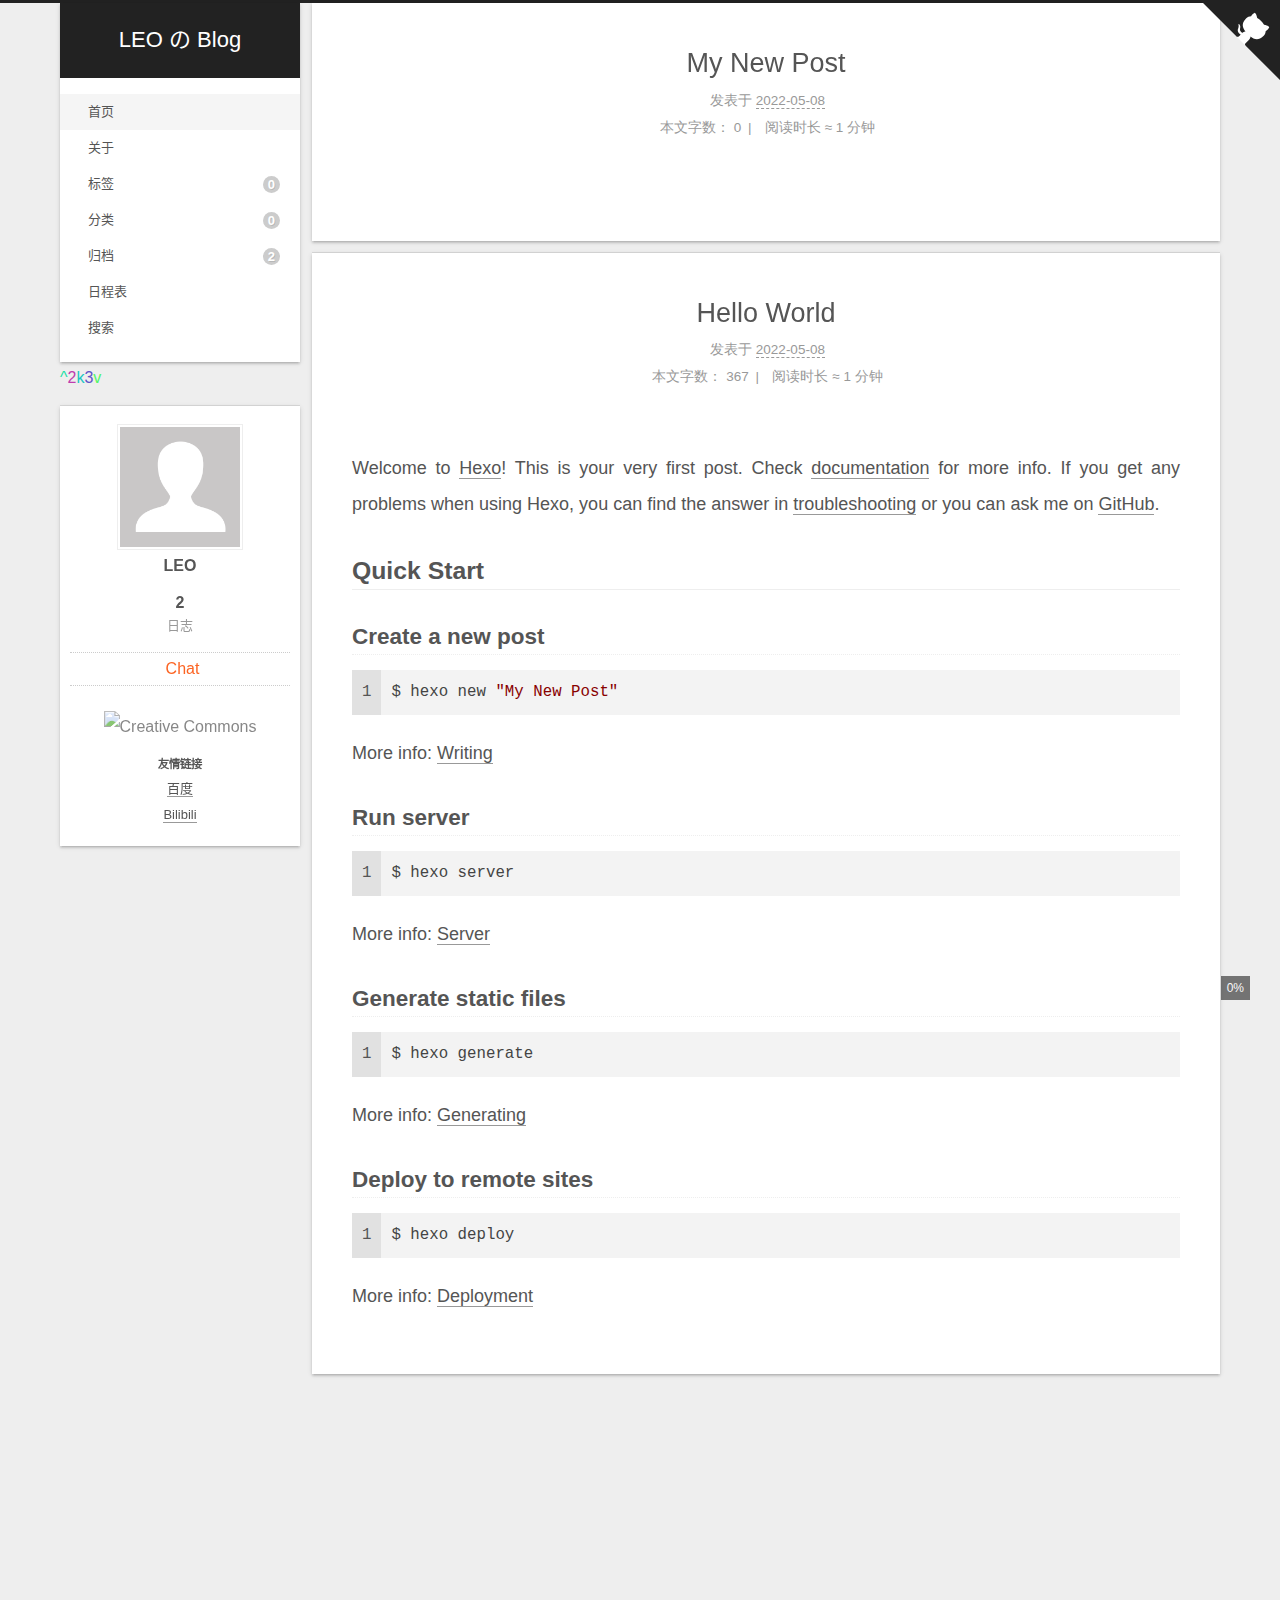
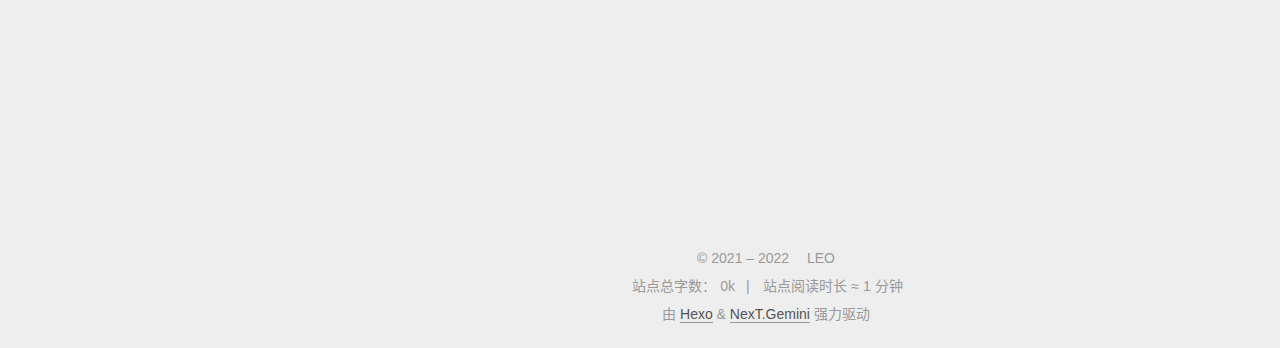
==== index.html @ e1cf83fe "Site updated: 2022-05-08 19:34:50" ====
<!DOCTYPE html>
<html lang="zh-CN">
<head>
  <meta charset="UTF-8">
<meta name="viewport" content="width=device-width">
<meta name="theme-color" content="#222"><meta name="generator" content="Hexo 6.1.0">

  <div class="weather">
  <!-- 《添加“心知天气”-->
    <div id="tp-weather-widget"></div>
  <script>
    (function(a,h,g,f,e,d,c,b){b=function(){d=h.createElement(g);c=h.getElementsByTagName(g)[0];d.src=e;d.charset="utf-8";d.async=1;c.parentNode.insertBefore(d,c)};a["SeniverseWeatherWidgetObject"]=f;a[f]||(a[f]=function(){(a[f].q=a[f].q||[]).push(arguments)});a[f].l=+new Date();if(a.attachEvent){a.attachEvent("onload",b)}else{a.addEventListener("load",b,false)}}(window,document,"script","SeniverseWeatherWidget","//cdn.sencdn.com/widget2/static/js/bundle.js?t="+parseInt((new Date().getTime() / 100000000).toString(),10)));
    window.SeniverseWeatherWidget('show', {
      flavor: "slim",
      location: "WX4FBXXFKE4F",
      geolocation: true,
      language: "zh-Hans",
      unit: "c",
      theme: "auto",
      token: "efb760e3-5326-4f08-839b-122738249a17",
      hover: "enabled",
      container: "tp-weather-widget"
    })
  </script>
  <!-- 添加“心知天气”》-->
  </div>



  <link rel="apple-touch-icon" sizes="180x180" href="/images/apple-touch-icon-next.png">
  <link rel="icon" type="image/png" sizes="32x32" href="/images/favicon-32x32-next.png">
  <link rel="icon" type="image/png" sizes="16x16" href="/images/favicon-16x16-next.png">
  <link rel="mask-icon" href="/images/logo.svg" color="#222">

<link rel="stylesheet" href="/css/main.css">



<link rel="stylesheet" href="https://cdn.jsdelivr.net/npm/@fortawesome/fontawesome-free@6.1.1/css/all.min.css" integrity="sha256-DfWjNxDkM94fVBWx1H5BMMp0Zq7luBlV8QRcSES7s+0=" crossorigin="anonymous">
  <link rel="stylesheet" href="https://cdn.jsdelivr.net/npm/pace-js@1.2.4/themes/blue/pace-theme-minimal.css">
  <script src="https://cdn.jsdelivr.net/npm/pace-js@1.2.4/pace.min.js" integrity="sha256-gqd7YTjg/BtfqWSwsJOvndl0Bxc8gFImLEkXQT8+qj0=" crossorigin="anonymous"></script>

<script class="next-config" data-name="main" type="application/json">{"hostname":"code888888.github.io","root":"/","images":"/images","scheme":"Gemini","darkmode":false,"version":"8.11.1","exturl":false,"sidebar":{"position":"left","display":"post","padding":18,"offset":12},"copycode":true,"bookmark":{"enable":true,"color":"#222","save":"auto"},"mediumzoom":false,"lazyload":false,"pangu":false,"comments":{"style":"tabs","active":"gitalk","storage":true,"lazyload":false,"nav":{"disqus":{"text":"Load Disqus","order":-1},"gitalk":{"order":-2}},"activeClass":"gitalk"},"stickytabs":false,"motion":{"enable":false,"async":false,"transition":{"post_block":"fadeIn","post_header":"fadeInDown","post_body":"fadeInDown","coll_header":"fadeInLeft","sidebar":"fadeInUp"}},"prism":false,"i18n":{"placeholder":"搜索...","empty":"没有找到任何搜索结果：${query}","hits_time":"找到 ${hits} 个搜索结果（用时 ${time} 毫秒）","hits":"找到 ${hits} 个搜索结果"},"path":"/search.xml","localsearch":{"enable":true,"trigger":"auto","top_n_per_article":-1,"unescape":false,"preload":false}}</script><script src="/js/config.js"></script>

    <meta property="og:type" content="website">
<meta property="og:title" content="LEO の Blog">
<meta property="og:url" content="http://code888888.github.io/index.html">
<meta property="og:site_name" content="LEO の Blog">
<meta property="og:locale" content="zh_CN">
<meta property="article:author" content="LEO">
<meta name="twitter:card" content="summary">


<link rel="canonical" href="http://code888888.github.io/">



<script class="next-config" data-name="page" type="application/json">{"sidebar":"","isHome":true,"isPost":false,"lang":"zh-CN","comments":"","permalink":"","path":"index.html","title":""}</script>

<script class="next-config" data-name="calendar" type="application/json">""</script>
<title>LEO の Blog</title>
  





  <noscript>
    <link rel="stylesheet" href="/css/noscript.css">
  </noscript>
</head>

<body itemscope itemtype="http://schema.org/WebPage">
  <div class="headband"></div>

  <main class="main">
    <header class="header" itemscope itemtype="http://schema.org/WPHeader">
      <div class="header-inner"><div class="site-brand-container">
  <div class="site-nav-toggle">
    <div class="toggle" aria-label="切换导航栏" role="button">
        <span class="toggle-line"></span>
        <span class="toggle-line"></span>
        <span class="toggle-line"></span>
    </div>
  </div>

  <div class="site-meta">

    <a href="/" class="brand" rel="start">
      <i class="logo-line"></i>
      <h1 class="site-title">LEO の Blog</h1>
      <i class="logo-line"></i>
    </a>
  </div>

  <div class="site-nav-right">
    <div class="toggle popup-trigger">
        <i class="fa fa-search fa-fw fa-lg"></i>
    </div>
  </div>
</div>



<nav class="site-nav">
  <ul class="main-menu menu"><li class="menu-item menu-item-home"><a href="/" rel="section"><i class="fa fa-home fa-fw"></i>首页</a></li><li class="menu-item menu-item-about"><a href="/about/" rel="section"><i class="fa fa-user fa-fw"></i>关于</a></li><li class="menu-item menu-item-tags"><a href="/tags/" rel="section"><i class="fa fa-tags fa-fw"></i>标签<span class="badge">0</span></a></li><li class="menu-item menu-item-categories"><a href="/categories/" rel="section"><i class="fa fa-th fa-fw"></i>分类<span class="badge">0</span></a></li><li class="menu-item menu-item-archives"><a href="/archives/" rel="section"><i class="fa fa-archive fa-fw"></i>归档<span class="badge">2</span></a></li><li class="menu-item menu-item-schedule"><a href="/schedule/" rel="section"><i class="fa fa-calendar fa-fw"></i>日程表</a></li>
      <li class="menu-item menu-item-search">
        <a role="button" class="popup-trigger"><i class="fa fa-search fa-fw"></i>搜索
        </a>
      </li>
  </ul>
</nav>



  <div class="search-pop-overlay">
    <div class="popup search-popup"><div class="search-header">
  <span class="search-icon">
    <i class="fa fa-search"></i>
  </span>
  <div class="search-input-container">
    <input autocomplete="off" autocapitalize="off" maxlength="80"
           placeholder="搜索..." spellcheck="false"
           type="search" class="search-input">
  </div>
  <span class="popup-btn-close" role="button">
    <i class="fa fa-times-circle"></i>
  </span>
</div>
<div class="search-result-container no-result">
  <div class="search-result-icon">
    <i class="fa fa-spinner fa-pulse fa-5x"></i>
  </div>
</div>

    </div>
  </div>

</div>
        
  
  <div class="toggle sidebar-toggle" role="button">
    <span class="toggle-line"></span>
    <span class="toggle-line"></span>
    <span class="toggle-line"></span>
  </div>

  <div id="binft"></div>
  <script>
    var binft = function (r) {
      function t() {
        return b[Math.floor(Math.random() * b.length)]
      }  
      function e() {
        return String.fromCharCode(94 * Math.random() + 33)
      }
      function n(r) {
        for (var n = document.createDocumentFragment(), i = 0; r > i; i++) {
          var l = document.createElement("span");
          l.textContent = e(), l.style.color = t(), n.appendChild(l)
        }
        return n
      }
      function i() {
        var t = o[c.skillI];
        c.step ? c.step-- : (c.step = g, c.prefixP < l.length ? (c.prefixP >= 0 && (c.text += l[c.prefixP]), c.prefixP++) : "forward" === c.direction ? c.skillP < t.length ? (c.text += t[c.skillP], c.skillP++) : c.delay ? c.delay-- : (c.direction = "backward", c.delay = a) : c.skillP > 0 ? (c.text = c.text.slice(0, -1), c.skillP--) : (c.skillI = (c.skillI + 1) % o.length, c.direction = "forward")), r.textContent = c.text, r.appendChild(n(c.prefixP < l.length ? Math.min(s, s + c.prefixP) : Math.min(s, t.length - c.skillP))), setTimeout(i, d)
      }
      var l = "",
      o = ["青青陵上柏，磊磊涧中石。", "人生天地间，忽如远行客。","斗酒相娱乐，聊厚不为薄。", "驱车策驽马，游戏宛与洛。","洛中何郁郁，冠带自相索。","长衢罗夹巷，王侯多第宅。","两宫遥相望，双阙百余尺。","极宴娱心意，戚戚何所迫？"].map(function (r) {
      return r + ""
      }),
      a = 2,
      g = 1,
      s = 5,
      d = 75,
      b = ["rgb(110,64,170)", "rgb(150,61,179)", "rgb(191,60,175)", "rgb(228,65,157)", "rgb(254,75,131)", "rgb(255,94,99)", "rgb(255,120,71)", "rgb(251,150,51)", "rgb(226,183,47)", "rgb(198,214,60)", "rgb(175,240,91)", "rgb(127,246,88)", "rgb(82,246,103)", "rgb(48,239,130)", "rgb(29,223,163)", "rgb(26,199,194)", "rgb(35,171,216)", "rgb(54,140,225)", "rgb(76,110,219)", "rgb(96,84,200)"],
      c = {
        text: "",
        prefixP: -s,
        skillI: 0,
        skillP: 0,
        direction: "forward",
        delay: a,
        step: g
      };
      i()
      };
      binft(document.getElementById('binft'));
  </script>


  <aside class="sidebar">

    <div class="sidebar-inner sidebar-overview-active">
      <ul class="sidebar-nav">
        <li class="sidebar-nav-toc">
          文章目录
        </li>
        <li class="sidebar-nav-overview">
          站点概览
        </li>
      </ul>

      <div class="sidebar-panel-container">
        <!--noindex-->
        <div class="post-toc-wrap sidebar-panel">
        </div>
        <!--/noindex-->

        <div class="site-overview-wrap sidebar-panel">
          <div class="site-author site-overview-item animated" itemprop="author" itemscope itemtype="http://schema.org/Person">
    <img class="site-author-image" itemprop="image" alt="LEO"
      src="/images/avatar.gif">
  <p class="site-author-name" itemprop="name">LEO</p>
  <div class="site-description" itemprop="description"></div>
</div>
<div class="site-state-wrap site-overview-item animated">
  <nav class="site-state">
      <div class="site-state-item site-state-posts">
        <a href="/archives/">
          <span class="site-state-item-count">2</span>
          <span class="site-state-item-name">日志</span>
        </a>
      </div>
  </nav>
</div>
  <div class="sidebar-button site-overview-item animated">
    <button><i class="fa fa-comment"></i>
      Chat
    </button>
  </div>
  <div class="links-of-author site-overview-item animated">
      <span class="links-of-author-item">
        <a href="https://github.com/yourname" title="GitHub → https:&#x2F;&#x2F;github.com&#x2F;yourname" rel="noopener" target="_blank"><i class="fab fa-github fa-fw"></i></a>
      </span>
      <span class="links-of-author-item">
        <a href="mailto:yourname@gmail.com" title="E-Mail → mailto:yourname@gmail.com" rel="noopener" target="_blank"><i class="fa fa-envelope fa-fw"></i></a>
      </span>
      <span class="links-of-author-item">
        <a href="https://weibo.com/yourname" title="Weibo → https:&#x2F;&#x2F;weibo.com&#x2F;yourname" rel="noopener" target="_blank"><i class="fab fa-weibo fa-fw"></i></a>
      </span>
      <span class="links-of-author-item">
        <a href="https://plus.google.com/yourname" title="Google → https:&#x2F;&#x2F;plus.google.com&#x2F;yourname" rel="noopener" target="_blank"><i class="fab fa-google fa-fw"></i></a>
      </span>
      <span class="links-of-author-item">
        <a href="https://twitter.com/yourname" title="Twitter → https:&#x2F;&#x2F;twitter.com&#x2F;yourname" rel="noopener" target="_blank"><i class="fab fa-twitter fa-fw"></i></a>
      </span>
  </div>
  <div class="cc-license site-overview-item animated" itemprop="license">
    <a href="https://creativecommons.org/licenses/by-nc-sa/4.0/zh-CN" class="cc-opacity" rel="noopener" target="_blank"><img src="https://cdn.jsdelivr.net/npm/@creativecommons/vocabulary@2020.11.3/assets/license_badges/big/by_nc_sa.svg" alt="Creative Commons"></a>
  </div>


  <div class="links-of-blogroll site-overview-item animated">
    <div class="links-of-blogroll-title"><i class="fa fa-globe fa-fw"></i>
      友情链接
    </div>
    <ul class="links-of-blogroll-list">
        <li class="links-of-blogroll-item">
          <a href="https://www.baidu.com/" title="https:&#x2F;&#x2F;www.baidu.com" rel="noopener" target="_blank">百度</a>
        </li>
        <li class="links-of-blogroll-item">
          <a href="https://www.bilibili.com/" title="https:&#x2F;&#x2F;www.bilibili.com" rel="noopener" target="_blank">Bilibili</a>
        </li>
    </ul>
  </div>

        </div>
      </div>
    </div>
  </aside>
  <div class="sidebar-dimmer"></div>


    </header>

    
  <div class="back-to-top" role="button" aria-label="返回顶部">
    <i class="fa fa-arrow-up"></i>
    <span>0%</span>
  </div>
  <div class="reading-progress-bar"></div>
  <a role="button" class="book-mark-link book-mark-link-fixed"></a>

  <a href="https://github.com/yourname" class="github-corner" title="Follow me on GitHub" aria-label="Follow me on GitHub" rel="noopener" target="_blank"><svg width="80" height="80" viewBox="0 0 250 250" aria-hidden="true"><path d="M0,0 L115,115 L130,115 L142,142 L250,250 L250,0 Z"></path><path d="M128.3,109.0 C113.8,99.7 119.0,89.6 119.0,89.6 C122.0,82.7 120.5,78.6 120.5,78.6 C119.2,72.0 123.4,76.3 123.4,76.3 C127.3,80.9 125.5,87.3 125.5,87.3 C122.9,97.6 130.6,101.9 134.4,103.2" fill="currentColor" style="transform-origin: 130px 106px;" class="octo-arm"></path><path d="M115.0,115.0 C114.9,115.1 118.7,116.5 119.8,115.4 L133.7,101.6 C136.9,99.2 139.9,98.4 142.2,98.6 C133.8,88.0 127.5,74.4 143.8,58.0 C148.5,53.4 154.0,51.2 159.7,51.0 C160.3,49.4 163.2,43.6 171.4,40.1 C171.4,40.1 176.1,42.5 178.8,56.2 C183.1,58.6 187.2,61.8 190.9,65.4 C194.5,69.0 197.7,73.2 200.1,77.6 C213.8,80.2 216.3,84.9 216.3,84.9 C212.7,93.1 206.9,96.0 205.4,96.6 C205.1,102.4 203.0,107.8 198.3,112.5 C181.9,128.9 168.3,122.5 157.7,114.1 C157.9,116.9 156.7,120.9 152.7,124.9 L141.0,136.5 C139.8,137.7 141.6,141.9 141.8,141.8 Z" fill="currentColor" class="octo-body"></path></svg></a>

<noscript>
  <div class="noscript-warning">Theme NexT works best with JavaScript enabled</div>
</noscript>


    <div class="main-inner index posts-expand">

    


<div class="post-block">
  
  

  <article itemscope itemtype="http://schema.org/Article" class="post-content" lang="">
    <link itemprop="mainEntityOfPage" href="http://code888888.github.io/2022/05/08/My-New-Post/">

    <span hidden itemprop="author" itemscope itemtype="http://schema.org/Person">
      <meta itemprop="image" content="/images/avatar.gif">
      <meta itemprop="name" content="LEO">
    </span>

    <span hidden itemprop="publisher" itemscope itemtype="http://schema.org/Organization">
      <meta itemprop="name" content="LEO の Blog">
      <meta itemprop="description" content="">
    </span>

    <span hidden itemprop="post" itemscope itemtype="http://schema.org/CreativeWork">
      <meta itemprop="name" content="undefined | LEO の Blog">
      <meta itemprop="description" content="">
    </span>
      <header class="post-header">
        <h2 class="post-title" itemprop="name headline">
          <a href="/2022/05/08/My-New-Post/" class="post-title-link" itemprop="url">My New Post</a>
        </h2>

        <div class="post-meta-container">
          <div class="post-meta">
    <span class="post-meta-item">
      <span class="post-meta-item-icon">
        <i class="far fa-calendar"></i>
      </span>
      <span class="post-meta-item-text">发表于</span>

      <time title="创建时间：2022-05-08 12:57:05" itemprop="dateCreated datePublished" datetime="2022-05-08T12:57:05+08:00">2022-05-08</time>
    </span>

  
    <span class="post-meta-break"></span>
    <span class="post-meta-item" title="本文字数">
      <span class="post-meta-item-icon">
        <i class="far fa-file-word"></i>
      </span>
      <span class="post-meta-item-text">本文字数：</span>
      <span>0</span>
    </span>
    <span class="post-meta-item" title="阅读时长">
      <span class="post-meta-item-icon">
        <i class="far fa-clock"></i>
      </span>
      <span class="post-meta-item-text">阅读时长 &asymp;</span>
      <span>1 分钟</span>
    </span>
</div>

        </div>
      </header>

    
    
    
    <div class="post-body" itemprop="articleBody">
          
      
    </div>

    
    
    

    <div>
     
    </div>

    <footer class="post-footer">
        <div class="post-eof"></div>
      
    </footer>
  </article>
</div>




    


<div class="post-block">
  
  

  <article itemscope itemtype="http://schema.org/Article" class="post-content" lang="">
    <link itemprop="mainEntityOfPage" href="http://code888888.github.io/2022/05/08/hello-world/">

    <span hidden itemprop="author" itemscope itemtype="http://schema.org/Person">
      <meta itemprop="image" content="/images/avatar.gif">
      <meta itemprop="name" content="LEO">
    </span>

    <span hidden itemprop="publisher" itemscope itemtype="http://schema.org/Organization">
      <meta itemprop="name" content="LEO の Blog">
      <meta itemprop="description" content="">
    </span>

    <span hidden itemprop="post" itemscope itemtype="http://schema.org/CreativeWork">
      <meta itemprop="name" content="undefined | LEO の Blog">
      <meta itemprop="description" content="">
    </span>
      <header class="post-header">
        <h2 class="post-title" itemprop="name headline">
          <a href="/2022/05/08/hello-world/" class="post-title-link" itemprop="url">Hello World</a>
        </h2>

        <div class="post-meta-container">
          <div class="post-meta">
    <span class="post-meta-item">
      <span class="post-meta-item-icon">
        <i class="far fa-calendar"></i>
      </span>
      <span class="post-meta-item-text">发表于</span>

      <time title="创建时间：2022-05-08 11:34:41" itemprop="dateCreated datePublished" datetime="2022-05-08T11:34:41+08:00">2022-05-08</time>
    </span>

  
    <span class="post-meta-break"></span>
    <span class="post-meta-item" title="本文字数">
      <span class="post-meta-item-icon">
        <i class="far fa-file-word"></i>
      </span>
      <span class="post-meta-item-text">本文字数：</span>
      <span>367</span>
    </span>
    <span class="post-meta-item" title="阅读时长">
      <span class="post-meta-item-icon">
        <i class="far fa-clock"></i>
      </span>
      <span class="post-meta-item-text">阅读时长 &asymp;</span>
      <span>1 分钟</span>
    </span>
</div>

        </div>
      </header>

    
    
    
    <div class="post-body" itemprop="articleBody">
          <p>Welcome to <a target="_blank" rel="noopener" href="https://hexo.io/">Hexo</a>! This is your very first post. Check <a target="_blank" rel="noopener" href="https://hexo.io/docs/">documentation</a> for more info. If you get any problems when using Hexo, you can find the answer in <a target="_blank" rel="noopener" href="https://hexo.io/docs/troubleshooting.html">troubleshooting</a> or you can ask me on <a target="_blank" rel="noopener" href="https://github.com/hexojs/hexo/issues">GitHub</a>.</p>
<h2 id="Quick-Start"><a href="#Quick-Start" class="headerlink" title="Quick Start"></a>Quick Start</h2><h3 id="Create-a-new-post"><a href="#Create-a-new-post" class="headerlink" title="Create a new post"></a>Create a new post</h3><figure class="highlight bash"><table><tr><td class="gutter"><pre><span class="line">1</span><br></pre></td><td class="code"><pre><span class="line">$ hexo new <span class="string">&quot;My New Post&quot;</span></span><br></pre></td></tr></table></figure>

<p>More info: <a target="_blank" rel="noopener" href="https://hexo.io/docs/writing.html">Writing</a></p>
<h3 id="Run-server"><a href="#Run-server" class="headerlink" title="Run server"></a>Run server</h3><figure class="highlight bash"><table><tr><td class="gutter"><pre><span class="line">1</span><br></pre></td><td class="code"><pre><span class="line">$ hexo server</span><br></pre></td></tr></table></figure>

<p>More info: <a target="_blank" rel="noopener" href="https://hexo.io/docs/server.html">Server</a></p>
<h3 id="Generate-static-files"><a href="#Generate-static-files" class="headerlink" title="Generate static files"></a>Generate static files</h3><figure class="highlight bash"><table><tr><td class="gutter"><pre><span class="line">1</span><br></pre></td><td class="code"><pre><span class="line">$ hexo generate</span><br></pre></td></tr></table></figure>

<p>More info: <a target="_blank" rel="noopener" href="https://hexo.io/docs/generating.html">Generating</a></p>
<h3 id="Deploy-to-remote-sites"><a href="#Deploy-to-remote-sites" class="headerlink" title="Deploy to remote sites"></a>Deploy to remote sites</h3><figure class="highlight bash"><table><tr><td class="gutter"><pre><span class="line">1</span><br></pre></td><td class="code"><pre><span class="line">$ hexo deploy</span><br></pre></td></tr></table></figure>

<p>More info: <a target="_blank" rel="noopener" href="https://hexo.io/docs/one-command-deployment.html">Deployment</a></p>

      
    </div>

    
    
    

    <div>
     
    </div>

    <footer class="post-footer">
        <div class="post-eof"></div>
      
    </footer>
  </article>
</div>





</div>
  </main>

  
  <script type="text/javascript" src="//rf.revolvermaps.com/0/0/8.js?i=5mokhbwdfpx&amp;m=0&amp;c=ff0000&amp;cr1=ffffff&amp;f=arial&amp;l=33" async="async"></script>
  <script type="text/javascript" src="//rf.revolvermaps.com/0/0/0.js?i=5hqkgkij898&amp;d=3&amp;p=0&amp;b=0&amp;w=293&amp;g=2&amp;f=arial&amp;fs=12&amp;r=0&amp;c0=362b05&amp;c1=375363&amp;c2=000000&amp;ic0=0&amp;ic1=0" async="async"></script>

  <iframe frameborder="no" border="0" marginwidth="0" marginheight="0" width=330 height=450 src="//music.163.com/outchain/player?type=0&id=7425200686&auto=1&height=430"></iframe>

  <footer class="footer">
    <div class="footer-inner">


<div class="copyright">
  &copy; 2021 – 
  <span itemprop="copyrightYear">2022</span>
  <span class="with-love">
    <i class="fa fa-heart"></i>
  </span>
  <span class="author" itemprop="copyrightHolder">LEO</span>
</div>
<div class="wordcount">
  <span class="post-meta-item">
    <span class="post-meta-item-icon">
      <i class="fa fa-chart-line"></i>
    </span>
      <span>站点总字数：</span>
    <span title="站点总字数">0k</span>
  </span>
  <span class="post-meta-item">
    <span class="post-meta-item-icon">
      <i class="fa fa-coffee"></i>
    </span>
      <span>站点阅读时长 &asymp;</span>
    <span title="站点阅读时长">1 分钟</span>
  </span>
</div>
  <div class="powered-by">由 <a href="https://hexo.io/" rel="noopener" target="_blank">Hexo</a> & <a href="https://theme-next.js.org/" rel="noopener" target="_blank">NexT.Gemini</a> 强力驱动
  </div>

    </div>
  </footer>

  
  <script src="https://cdn.jsdelivr.net/npm/animejs@3.2.1/lib/anime.min.js" integrity="sha256-XL2inqUJaslATFnHdJOi9GfQ60on8Wx1C2H8DYiN1xY=" crossorigin="anonymous"></script>
<script src="/js/comments.js"></script><script src="/js/utils.js"></script><script src="/js/next-boot.js"></script><script src="/js/bookmark.js"></script>

  
<script src="https://cdn.jsdelivr.net/npm/hexo-generator-searchdb@1.4.0/dist/search.js" integrity="sha256-vXZMYLEqsROAXkEw93GGIvaB2ab+QW6w3+1ahD9nXXA=" crossorigin="anonymous"></script>
<script src="/js/third-party/search/local-search.js"></script>
<script class="next-config" data-name="chatra" type="application/json">{"enable":true,"async":true,"id":"Ji5xh5fNNY2b6xMKT"}</script>
<script src="/js/third-party/chat/chatra.js"></script>
<script async src="https://call.chatra.io/chatra.js"></script>




  <script src="/js/third-party/pace.js"></script>

  




<link rel="stylesheet" href="https://cdn.jsdelivr.net/npm/gitalk@1.7.2/dist/gitalk.css" integrity="sha256-AJnUHL7dBv6PGaeyPQJcgQPDjt/Hn/PvYZde1iqfp8U=" crossorigin="anonymous">

<script class="next-config" data-name="gitalk" type="application/json">{"enable":true,"github_id":"code888888","repo":"code888888.github.io","client_id":"11ecca6630585961d675","client_secret":"72a866b93bce564e8c52a358c0948d5d19a1503b","admin_user":"code888888","distraction_free_mode":true,"proxy":"https://cors-anywhere.azm.workers.dev/https://github.com/login/oauth/access_token","language":"zh-CN","js":{"url":"https://cdn.jsdelivr.net/npm/gitalk@1.7.2/dist/gitalk.min.js","integrity":"sha256-Pmj85ojLaPOWwRtlMJwmezB/Qg8BzvJp5eTzvXaYAfA="},"path_md5":"d1546d731a9f30cc80127d57142a482b"}</script>
<script src="/js/third-party/comments/gitalk.js"></script>

</body>
</html>
---- css/main.css ----
:root {
  --body-bg-color: #eee;
  --content-bg-color: #fff;
  --card-bg-color: #f5f5f5;
  --text-color: #555;
  --blockquote-color: #666;
  --link-color: #555;
  --link-hover-color: #222;
  --brand-color: #fff;
  --brand-hover-color: #fff;
  --table-row-odd-bg-color: #f9f9f9;
  --table-row-hover-bg-color: #f5f5f5;
  --menu-item-bg-color: #f5f5f5;
  --theme-color: #222;
  --btn-default-bg: #fff;
  --btn-default-color: #555;
  --btn-default-border-color: #555;
  --btn-default-hover-bg: #222;
  --btn-default-hover-color: #fff;
  --btn-default-hover-border-color: #222;
  --highlight-background: #f3f3f3;
  --highlight-foreground: #444;
  --highlight-gutter-background: #e1e1e1;
  --highlight-gutter-foreground: #555;
  color-scheme: light;
}
html {
  line-height: 1.15; /* 1 */
  -webkit-text-size-adjust: 100%; /* 2 */
}
body {
  margin: 0;
}
main {
  display: block;
}
h1 {
  font-size: 2em;
  margin: 0.67em 0;
}
hr {
  box-sizing: content-box; /* 1 */
  height: 0; /* 1 */
  overflow: visible; /* 2 */
}
pre {
  font-family: monospace, monospace; /* 1 */
  font-size: 1em; /* 2 */
}
a {
  background: transparent;
}
abbr[title] {
  border-bottom: none; /* 1 */
  text-decoration: underline; /* 2 */
  text-decoration: underline dotted; /* 2 */
}
b,
strong {
  font-weight: bolder;
}
code,
kbd,
samp {
  font-family: monospace, monospace; /* 1 */
  font-size: 1em; /* 2 */
}
small {
  font-size: 80%;
}
sub,
sup {
  font-size: 75%;
  line-height: 0;
  position: relative;
  vertical-align: baseline;
}
sub {
  bottom: -0.25em;
}
sup {
  top: -0.5em;
}
img {
  border-style: none;
}
button,
input,
optgroup,
select,
textarea {
  font-family: inherit; /* 1 */
  font-size: 100%; /* 1 */
  line-height: 1.15; /* 1 */
  margin: 0; /* 2 */
}
button,
input {
/* 1 */
  overflow: visible;
}
button,
select {
/* 1 */
  text-transform: none;
}
button,
[type='button'],
[type='reset'],
[type='submit'] {
  -webkit-appearance: button;
}
button::-moz-focus-inner,
[type='button']::-moz-focus-inner,
[type='reset']::-moz-focus-inner,
[type='submit']::-moz-focus-inner {
  border-style: none;
  padding: 0;
}
button:-moz-focusring,
[type='button']:-moz-focusring,
[type='reset']:-moz-focusring,
[type='submit']:-moz-focusring {
  outline: 1px dotted ButtonText;
}
fieldset {
  padding: 0.35em 0.75em 0.625em;
}
legend {
  box-sizing: border-box; /* 1 */
  color: inherit; /* 2 */
  display: table; /* 1 */
  max-width: 100%; /* 1 */
  padding: 0; /* 3 */
  white-space: normal; /* 1 */
}
progress {
  vertical-align: baseline;
}
textarea {
  overflow: auto;
}
[type='checkbox'],
[type='radio'] {
  box-sizing: border-box; /* 1 */
  padding: 0; /* 2 */
}
[type='number']::-webkit-inner-spin-button,
[type='number']::-webkit-outer-spin-button {
  height: auto;
}
[type='search'] {
  outline-offset: -2px; /* 2 */
  -webkit-appearance: textfield; /* 1 */
}
[type='search']::-webkit-search-decoration {
  -webkit-appearance: none;
}
::-webkit-file-upload-button {
  font: inherit; /* 2 */
  -webkit-appearance: button; /* 1 */
}
details {
  display: block;
}
summary {
  display: list-item;
}
template {
  display: none;
}
[hidden] {
  display: none;
}
::selection {
  background: #262a30;
  color: #eee;
}
html,
body {
  height: 100%;
}
body {
  background: var(--body-bg-color);
  box-sizing: border-box;
  color: var(--text-color);
  font-family: Lato, 'PingFang SC', 'Microsoft YaHei', sans-serif;
  font-size: 1em;
  line-height: 2;
  min-height: 100%;
  position: relative;
  transition: padding 0.2s ease-in-out;
}
h1,
h2,
h3,
h4,
h5,
h6 {
  font-family: Lato, 'PingFang SC', 'Microsoft YaHei', sans-serif;
  font-weight: bold;
  line-height: 1.5;
  margin: 30px 0 15px;
}
h1 {
  font-size: 1.5em;
}
h2 {
  font-size: 1.375em;
}
h3 {
  font-size: 1.25em;
}
h4 {
  font-size: 1.125em;
}
h5 {
  font-size: 1em;
}
h6 {
  font-size: 0.875em;
}
p {
  margin: 0 0 20px;
}
a {
  border-bottom: 1px solid #999;
  color: var(--link-color);
  cursor: pointer;
  outline: 0;
  text-decoration: none;
  overflow-wrap: break-word;
}
a:hover {
  border-bottom-color: var(--link-hover-color);
  color: var(--link-hover-color);
}
iframe,
img,
video,
embed {
  display: block;
  margin-left: auto;
  margin-right: auto;
  max-width: 100%;
}
hr {
  background-image: repeating-linear-gradient(-45deg, #ddd, #ddd 4px, transparent 4px, transparent 8px);
  border: 0;
  height: 3px;
  margin: 40px 0;
}
blockquote {
  border-left: 4px solid #ddd;
  color: var(--blockquote-color);
  margin: 0;
  padding: 0 15px;
}
blockquote cite::before {
  content: '-';
  padding: 0 5px;
}
dt {
  font-weight: bold;
}
dd {
  margin: 0;
  padding: 0;
}
.table-container {
  overflow: auto;
}
table {
  border-collapse: collapse;
  border-spacing: 0;
  font-size: 0.875em;
  margin: 0 0 20px;
  width: 100%;
}
tbody tr:nth-of-type(odd) {
  background: var(--table-row-odd-bg-color);
}
tbody tr:hover {
  background: var(--table-row-hover-bg-color);
}
caption,
th,
td {
  padding: 8px;
}
th,
td {
  border: 1px solid #ddd;
  border-bottom: 3px solid #ddd;
}
th {
  font-weight: 700;
  padding-bottom: 10px;
}
td {
  border-bottom-width: 1px;
}
.btn {
  background: var(--btn-default-bg);
  border: 2px solid var(--btn-default-border-color);
  border-radius: 2px;
  color: var(--btn-default-color);
  display: inline-block;
  font-size: 0.875em;
  line-height: 2;
  padding: 0 20px;
  transition: background-color 0.2s ease-in-out;
}
.btn:hover {
  background: var(--btn-default-hover-bg);
  border-color: var(--btn-default-hover-border-color);
  color: var(--btn-default-hover-color);
}
.btn + .btn {
  margin: 0 0 8px 8px;
}
.btn .fa-fw {
  text-align: left;
  width: 1.285714285714286em;
}
.toggle {
  line-height: 0;
}
.toggle .toggle-line {
  background: #fff;
  display: block;
  height: 2px;
  left: 0;
  position: relative;
  top: 0;
  transition: all 0.4s;
  width: 100%;
}
.toggle .toggle-line:not(:first-child) {
  margin-top: 3px;
}
.toggle.toggle-arrow .toggle-line:first-child {
  left: 50%;
  top: 2px;
  transform: rotate(45deg);
  width: 50%;
}
.toggle.toggle-arrow .toggle-line:last-child {
  left: 50%;
  top: -2px;
  transform: rotate(-45deg);
  width: 50%;
}
.toggle.toggle-close .toggle-line:nth-child(2) {
  opacity: 0;
}
.toggle.toggle-close .toggle-line:first-child {
  top: 5px;
  transform: rotate(45deg);
}
.toggle.toggle-close .toggle-line:last-child {
  top: -5px;
  transform: rotate(-45deg);
}
/*!
  Theme: Default
  Description: Original highlight.js style
  Author: (c) Ivan Sagalaev <maniac@softwaremaniacs.org>
  Maintainer: @highlightjs/core-team
  Website: https://highlightjs.org/
  License: see project LICENSE
  Touched: 2021
*/pre code.hljs{display:block;overflow-x:auto;padding:1em}code.hljs{padding:3px 5px}.hljs{background:#f3f3f3;color:#444}.hljs-comment{color:#697070}.hljs-punctuation,.hljs-tag{color:#444a}.hljs-tag .hljs-attr,.hljs-tag .hljs-name{color:#444}.hljs-attribute,.hljs-doctag,.hljs-keyword,.hljs-meta .hljs-keyword,.hljs-name,.hljs-selector-tag{font-weight:700}.hljs-deletion,.hljs-number,.hljs-quote,.hljs-selector-class,.hljs-selector-id,.hljs-string,.hljs-template-tag,.hljs-type{color:#800}.hljs-section,.hljs-title{color:#800;font-weight:700}.hljs-link,.hljs-operator,.hljs-regexp,.hljs-selector-attr,.hljs-selector-pseudo,.hljs-symbol,.hljs-template-variable,.hljs-variable{color:#ab5656}.hljs-literal{color:#695}.hljs-addition,.hljs-built_in,.hljs-bullet,.hljs-code{color:#397300}.hljs-meta{color:#1f7199}.hljs-meta .hljs-string{color:#38a}.hljs-emphasis{font-style:italic}.hljs-strong{font-weight:700}
.highlight:hover .copy-btn,
pre:hover .copy-btn {
  opacity: 1;
}
.copy-btn {
  color: #333;
  cursor: pointer;
  line-height: 1.6;
  opacity: 0;
  padding: 2px 6px;
  position: absolute;
  transition: opacity 0.2s ease-in-out;
  background-color: #eee;
  background-image: linear-gradient(#fcfcfc, #eee);
  border: 1px solid #d5d5d5;
  border-radius: 3px;
  font-size: 0.8125em;
  right: 4px;
  top: 8px;
}
code,
kbd,
figure.highlight,
pre {
  background: var(--highlight-background);
  color: var(--highlight-foreground);
}
figure.highlight,
pre {
  line-height: 1.6;
  margin: 0 auto 20px;
}
figure.highlight figcaption,
pre .caption,
pre figcaption {
  background: var(--highlight-gutter-background);
  color: var(--highlight-foreground);
  display: flow-root;
  font-size: 0.875em;
  line-height: 1.2;
  padding: 0.5em;
}
figure.highlight figcaption a,
pre .caption a,
pre figcaption a {
  color: var(--highlight-foreground);
  float: right;
}
figure.highlight figcaption a:hover,
pre .caption a:hover,
pre figcaption a:hover {
  border-bottom-color: var(--highlight-foreground);
}
pre,
code {
  font-family: consolas, Menlo, monospace, 'PingFang SC', 'Microsoft YaHei';
}
code {
  border-radius: 3px;
  font-size: 0.875em;
  padding: 2px 4px;
  overflow-wrap: break-word;
}
kbd {
  border: 2px solid #ccc;
  border-radius: 0.2em;
  box-shadow: 0.1em 0.1em 0.2em rgba(0,0,0,0.1);
  font-family: inherit;
  padding: 0.1em 0.3em;
  white-space: nowrap;
}
figure.highlight {
  position: relative;
}
figure.highlight pre {
  border: 0;
  margin: 0;
  padding: 10px 0;
}
figure.highlight table {
  border: 0;
  margin: 0;
  width: auto;
}
figure.highlight td {
  border: 0;
  padding: 0;
}
figure.highlight .gutter {
  -moz-user-select: none;
  -ms-user-select: none;
  -webkit-user-select: none;
  user-select: none;
}
figure.highlight .gutter pre {
  background: var(--highlight-gutter-background);
  color: var(--highlight-gutter-foreground);
  padding-left: 10px;
  padding-right: 10px;
  text-align: right;
}
figure.highlight .code pre {
  padding-left: 10px;
  width: 100%;
}
figure.highlight .marked {
  background: rgba(0,0,0,0.3);
}
pre .caption,
pre figcaption {
  margin-bottom: 10px;
}
.gist table {
  width: auto;
}
.gist table td {
  border: 0;
}
pre {
  overflow: auto;
  padding: 10px;
  position: relative;
}
pre code {
  background: none;
  padding: 0;
  text-shadow: none;
}
.blockquote-center {
  border-left: 0;
  margin: 40px 0;
  padding: 0;
  position: relative;
  text-align: center;
}
.blockquote-center::before,
.blockquote-center::after {
  left: 0;
  line-height: 1;
  opacity: 0.6;
  position: absolute;
  width: 100%;
}
.blockquote-center::before {
  border-top: 1px solid #ccc;
  text-align: left;
  top: -20px;
  content: '\f10d';
  font-family: 'Font Awesome 5 Free';
  font-weight: 900;
}
.blockquote-center::after {
  border-bottom: 1px solid #ccc;
  bottom: -20px;
  text-align: right;
  content: '\f10e';
  font-family: 'Font Awesome 5 Free';
  font-weight: 900;
}
.blockquote-center p,
.blockquote-center div {
  text-align: center;
}
.group-picture {
  margin-bottom: 20px;
}
.group-picture .group-picture-row {
  display: flex;
  gap: 3px;
  margin-bottom: 3px;
}
.group-picture .group-picture-column {
  flex: 1;
}
.group-picture .group-picture-column img {
  height: 100%;
  margin: 0;
  object-fit: cover;
  width: 100%;
}
.post-body .label {
  color: #555;
  padding: 0 2px;
}
.post-body .label.default {
  background: #f0f0f0;
}
.post-body .label.primary {
  background: #efe6f7;
}
.post-body .label.info {
  background: #e5f2f8;
}
.post-body .label.success {
  background: #e7f4e9;
}
.post-body .label.warning {
  background: #fcf6e1;
}
.post-body .label.danger {
  background: #fae8eb;
}
.post-body .link-grid {
  display: grid;
  grid-gap: 1.5rem;
  gap: 1.5rem;
  grid-template-columns: 1fr 1fr;
  margin-bottom: 20px;
  padding: 1rem;
}
@media (max-width: 767px) {
  .post-body .link-grid {
    grid-template-columns: 1fr;
  }
}
.post-body .link-grid .link-grid-container {
  border: solid #ddd;
  box-shadow: 1rem 1rem 0.5rem rgba(0,0,0,0.5);
  min-height: 5rem;
  min-width: 0;
  padding: 0.5rem;
  position: relative;
  transition: background 0.3s;
}
.post-body .link-grid .link-grid-container:hover {
  animation: next-shake 0.5s;
  background: var(--card-bg-color);
}
.post-body .link-grid .link-grid-container:active {
  box-shadow: 0.5rem 0.5rem 0.25rem rgba(0,0,0,0.5);
  transform: translate(0.2rem, 0.2rem);
}
.post-body .link-grid .link-grid-container .link-grid-image {
  border: 1px solid #ddd;
  border-radius: 50%;
  box-sizing: border-box;
  height: 5rem;
  padding: 3px;
  position: absolute;
  width: 5rem;
}
.post-body .link-grid .link-grid-container p {
  margin: 0 1rem 0 6rem;
}
.post-body .link-grid .link-grid-container p:first-of-type {
  font-size: 1.2em;
}
.post-body .link-grid .link-grid-container p:last-of-type {
  font-size: 0.8em;
  line-height: 1.3rem;
  opacity: 0.7;
}
.post-body .link-grid .link-grid-container a {
  border: 0;
  height: 100%;
  left: 0;
  position: absolute;
  top: 0;
  width: 100%;
}
@-moz-keyframes next-shake {
  0% {
    transform: translate(1pt, 1pt) rotate(0deg);
  }
  10% {
    transform: translate(-1pt, -2pt) rotate(-1deg);
  }
  20% {
    transform: translate(-3pt, 0pt) rotate(1deg);
  }
  30% {
    transform: translate(3pt, 2pt) rotate(0deg);
  }
  40% {
    transform: translate(1pt, -1pt) rotate(1deg);
  }
  50% {
    transform: translate(-1pt, 2pt) rotate(-1deg);
  }
  60% {
    transform: translate(-3pt, 1pt) rotate(0deg);
  }
  70% {
    transform: translate(3pt, 1pt) rotate(-1deg);
  }
  80% {
    transform: translate(-1pt, -1pt) rotate(1deg);
  }
  90% {
    transform: translate(1pt, 2pt) rotate(0deg);
  }
  100% {
    transform: translate(1pt, -2pt) rotate(-1deg);
  }
}
@-webkit-keyframes next-shake {
  0% {
    transform: translate(1pt, 1pt) rotate(0deg);
  }
  10% {
    transform: translate(-1pt, -2pt) rotate(-1deg);
  }
  20% {
    transform: translate(-3pt, 0pt) rotate(1deg);
  }
  30% {
    transform: translate(3pt, 2pt) rotate(0deg);
  }
  40% {
    transform: translate(1pt, -1pt) rotate(1deg);
  }
  50% {
    transform: translate(-1pt, 2pt) rotate(-1deg);
  }
  60% {
    transform: translate(-3pt, 1pt) rotate(0deg);
  }
  70% {
    transform: translate(3pt, 1pt) rotate(-1deg);
  }
  80% {
    transform: translate(-1pt, -1pt) rotate(1deg);
  }
  90% {
    transform: translate(1pt, 2pt) rotate(0deg);
  }
  100% {
    transform: translate(1pt, -2pt) rotate(-1deg);
  }
}
@-o-keyframes next-shake {
  0% {
    transform: translate(1pt, 1pt) rotate(0deg);
  }
  10% {
    transform: translate(-1pt, -2pt) rotate(-1deg);
  }
  20% {
    transform: translate(-3pt, 0pt) rotate(1deg);
  }
  30% {
    transform: translate(3pt, 2pt) rotate(0deg);
  }
  40% {
    transform: translate(1pt, -1pt) rotate(1deg);
  }
  50% {
    transform: translate(-1pt, 2pt) rotate(-1deg);
  }
  60% {
    transform: translate(-3pt, 1pt) rotate(0deg);
  }
  70% {
    transform: translate(3pt, 1pt) rotate(-1deg);
  }
  80% {
    transform: translate(-1pt, -1pt) rotate(1deg);
  }
  90% {
    transform: translate(1pt, 2pt) rotate(0deg);
  }
  100% {
    transform: translate(1pt, -2pt) rotate(-1deg);
  }
}
@keyframes next-shake {
  0% {
    transform: translate(1pt, 1pt) rotate(0deg);
  }
  10% {
    transform: translate(-1pt, -2pt) rotate(-1deg);
  }
  20% {
    transform: translate(-3pt, 0pt) rotate(1deg);
  }
  30% {
    transform: translate(3pt, 2pt) rotate(0deg);
  }
  40% {
    transform: translate(1pt, -1pt) rotate(1deg);
  }
  50% {
    transform: translate(-1pt, 2pt) rotate(-1deg);
  }
  60% {
    transform: translate(-3pt, 1pt) rotate(0deg);
  }
  70% {
    transform: translate(3pt, 1pt) rotate(-1deg);
  }
  80% {
    transform: translate(-1pt, -1pt) rotate(1deg);
  }
  90% {
    transform: translate(1pt, 2pt) rotate(0deg);
  }
  100% {
    transform: translate(1pt, -2pt) rotate(-1deg);
  }
}
.post-body .note {
  border-radius: 3px;
  margin-bottom: 20px;
  padding: 1em;
  position: relative;
  border: 1px solid #eee;
  border-left-width: 5px;
}
.post-body .note summary {
  cursor: pointer;
  outline: 0;
}
.post-body .note summary p {
  display: inline;
}
.post-body .note h2,
.post-body .note h3,
.post-body .note h4,
.post-body .note h5,
.post-body .note h6 {
  border-bottom: initial;
  margin: 0;
  padding-top: 0;
}
.post-body .note p:first-child,
.post-body .note ul:first-child,
.post-body .note ol:first-child,
.post-body .note table:first-child,
.post-body .note pre:first-child,
.post-body .note blockquote:first-child,
.post-body .note img:first-child {
  margin-top: 0;
}
.post-body .note p:last-child,
.post-body .note ul:last-child,
.post-body .note ol:last-child,
.post-body .note table:last-child,
.post-body .note pre:last-child,
.post-body .note blockquote:last-child,
.post-body .note img:last-child {
  margin-bottom: 0;
}
.post-body .note.default {
  border-left-color: #777;
}
.post-body .note.default h2,
.post-body .note.default h3,
.post-body .note.default h4,
.post-body .note.default h5,
.post-body .note.default h6 {
  color: #777;
}
.post-body .note.primary {
  border-left-color: #6f42c1;
}
.post-body .note.primary h2,
.post-body .note.primary h3,
.post-body .note.primary h4,
.post-body .note.primary h5,
.post-body .note.primary h6 {
  color: #6f42c1;
}
.post-body .note.info {
  border-left-color: #428bca;
}
.post-body .note.info h2,
.post-body .note.info h3,
.post-body .note.info h4,
.post-body .note.info h5,
.post-body .note.info h6 {
  color: #428bca;
}
.post-body .note.success {
  border-left-color: #5cb85c;
}
.post-body .note.success h2,
.post-body .note.success h3,
.post-body .note.success h4,
.post-body .note.success h5,
.post-body .note.success h6 {
  color: #5cb85c;
}
.post-body .note.warning {
  border-left-color: #f0ad4e;
}
.post-body .note.warning h2,
.post-body .note.warning h3,
.post-body .note.warning h4,
.post-body .note.warning h5,
.post-body .note.warning h6 {
  color: #f0ad4e;
}
.post-body .note.danger {
  border-left-color: #d9534f;
}
.post-body .note.danger h2,
.post-body .note.danger h3,
.post-body .note.danger h4,
.post-body .note.danger h5,
.post-body .note.danger h6 {
  color: #d9534f;
}
.post-body .tabs {
  margin-bottom: 20px;
}
.post-body .tabs,
.tabs-comment {
  padding-top: 10px;
}
.post-body .tabs ul.nav-tabs,
.tabs-comment ul.nav-tabs {
  background: var(--content-bg-color);
  display: flex;
  display: flex;
  flex-wrap: wrap;
  justify-content: center;
  margin: 0;
  padding: 0;
  position: -webkit-sticky;
  position: sticky;
  top: 0;
  z-index: 5;
}
@media (max-width: 413px) {
  .post-body .tabs ul.nav-tabs,
  .tabs-comment ul.nav-tabs {
    display: block;
    margin-bottom: 5px;
  }
}
.post-body .tabs ul.nav-tabs li.tab,
.tabs-comment ul.nav-tabs li.tab {
  border-bottom: 1px solid #ddd;
  border-left: 1px solid transparent;
  border-right: 1px solid transparent;
  border-radius: 0 0 0 0;
  border-top: 3px solid transparent;
  flex-grow: 1;
  list-style-type: none;
}
@media (max-width: 413px) {
  .post-body .tabs ul.nav-tabs li.tab,
  .tabs-comment ul.nav-tabs li.tab {
    border-bottom: 1px solid transparent;
    border-left: 3px solid transparent;
    border-right: 1px solid transparent;
    border-top: 1px solid transparent;
  }
}
@media (max-width: 413px) {
  .post-body .tabs ul.nav-tabs li.tab,
  .tabs-comment ul.nav-tabs li.tab {
    border-radius: 0;
  }
}
.post-body .tabs ul.nav-tabs li.tab a,
.tabs-comment ul.nav-tabs li.tab a {
  border-bottom: initial;
  display: block;
  line-height: 1.8;
  padding: 0.25em 0.75em;
  text-align: center;
  transition: all 0.2s ease-out;
}
.post-body .tabs ul.nav-tabs li.tab a i,
.tabs-comment ul.nav-tabs li.tab a i {
  width: 1.285714285714286em;
}
.post-body .tabs ul.nav-tabs li.tab.active,
.tabs-comment ul.nav-tabs li.tab.active {
  border-bottom-color: transparent;
  border-left-color: #ddd;
  border-right-color: #ddd;
  border-top-color: #fc6423;
}
@media (max-width: 413px) {
  .post-body .tabs ul.nav-tabs li.tab.active,
  .tabs-comment ul.nav-tabs li.tab.active {
    border-bottom-color: #ddd;
    border-left-color: #fc6423;
    border-right-color: #ddd;
    border-top-color: #ddd;
  }
}
.post-body .tabs ul.nav-tabs li.tab.active a,
.tabs-comment ul.nav-tabs li.tab.active a {
  cursor: default;
}
.post-body .tabs .tab-content,
.tabs-comment .tab-content {
  border: 1px solid #ddd;
  border-radius: 0 0 0 0;
  border-top-color: transparent;
}
@media (max-width: 413px) {
  .post-body .tabs .tab-content,
  .tabs-comment .tab-content {
    border-radius: 0;
    border-top-color: #ddd;
  }
}
.post-body .tabs .tab-content .tab-pane,
.tabs-comment .tab-content .tab-pane {
  padding: 20px 20px 0;
}
.post-body .tabs .tab-content .tab-pane:not(.active),
.tabs-comment .tab-content .tab-pane:not(.active) {
  display: none;
}
.pagination .prev,
.pagination .next,
.pagination .page-number,
.pagination .space {
  display: inline-block;
  margin: -1px 10px 0;
  padding: 0 10px;
}
@media (max-width: 767px) {
  .pagination .prev,
  .pagination .next,
  .pagination .page-number,
  .pagination .space {
    margin: 0 5px;
  }
}
.pagination .page-number.current {
  background: #ccc;
  border-color: #ccc;
  color: var(--content-bg-color);
}
.pagination {
  border-top: 1px solid #eee;
  margin: 120px 0 0;
  text-align: center;
}
.pagination .prev,
.pagination .next,
.pagination .page-number {
  border-bottom: 0;
  border-top: 1px solid #eee;
  transition: border-color 0.2s ease-in-out;
}
.pagination .prev:hover,
.pagination .next:hover,
.pagination .page-number:hover {
  border-top-color: var(--link-hover-color);
}
@media (max-width: 767px) {
  .pagination {
    border-top: 0;
  }
  .pagination .prev,
  .pagination .next,
  .pagination .page-number {
    border-bottom: 1px solid #eee;
    border-top: 0;
  }
  .pagination .prev:hover,
  .pagination .next:hover,
  .pagination .page-number:hover {
    border-bottom-color: var(--link-hover-color);
  }
}
.pagination .space {
  margin: 0;
  padding: 0;
}
.comments {
  margin-top: 60px;
  overflow: hidden;
}
.comment-button-group {
  display: flex;
  display: flex;
  flex-wrap: wrap;
  justify-content: center;
  justify-content: center;
  margin: 1em 0;
}
.comment-button-group .comment-button {
  margin: 0.1em 0.2em;
}
.comment-button-group .comment-button.active {
  background: var(--btn-default-hover-bg);
  border-color: var(--btn-default-hover-border-color);
  color: var(--btn-default-hover-color);
}
.comment-position {
  display: none;
}
.comment-position.active {
  display: block;
}
.tabs-comment {
  margin-top: 4em;
  padding-top: 0;
}
.tabs-comment .comments {
  margin-top: 0;
  padding-top: 0;
}
.headband {
  background: var(--theme-color);
  height: 3px;
}
@media (max-width: 991px) {
  .headband {
    display: none;
  }
}
.header {
  background: transparent;
}
.header-inner {
  margin: 0 auto;
  width: calc(100% - 20px);
}
@media (min-width: 1200px) {
  .header-inner {
    width: 1160px;
  }
}
@media (min-width: 1600px) {
  .header-inner {
    width: 73%;
  }
}
.site-brand-container {
  display: flex;
  flex-shrink: 0;
  padding: 0 10px;
}
.use-motion .header,
.use-motion .site-brand-container .toggle {
  opacity: 0;
}
.site-meta {
  flex-grow: 1;
  text-align: center;
}
@media (max-width: 767px) {
  .site-meta {
    text-align: center;
  }
}
.custom-logo-image {
  margin-top: 20px;
}
@media (max-width: 991px) {
  .custom-logo-image {
    display: none;
  }
}
.brand {
  border-bottom: 0;
  color: var(--brand-color);
  display: inline-block;
  padding: 0 40px;
}
.brand:hover {
  color: var(--brand-hover-color);
}
.site-title {
  font-family: Lato, 'PingFang SC', 'Microsoft YaHei', sans-serif;
  font-size: 1.375em;
  font-weight: normal;
  line-height: 1.5;
  margin: 0;
}
.site-subtitle {
  color: #ddd;
  font-size: 0.8125em;
  margin: 10px 0;
}
.use-motion .site-title,
.use-motion .site-subtitle,
.use-motion .custom-logo-image {
  opacity: 0;
  position: relative;
  top: -10px;
}
.site-nav-toggle,
.site-nav-right {
  display: none;
}
@media (max-width: 767px) {
  .site-nav-toggle,
  .site-nav-right {
    display: flex;
    flex-direction: column;
    justify-content: center;
  }
}
.site-nav-toggle .toggle,
.site-nav-right .toggle {
  color: var(--text-color);
  padding: 10px;
  width: 22px;
}
.site-nav-toggle .toggle .toggle-line,
.site-nav-right .toggle .toggle-line {
  background: var(--text-color);
  border-radius: 1px;
}
@media (max-width: 767px) {
  .site-nav {
    --scroll-height: 0;
    height: 0;
    overflow: hidden;
    transition: height 0.2s ease-in-out;
  }
  body:not(.site-nav-on) .site-nav .animated {
    animation: none;
  }
  body.site-nav-on .site-nav {
    height: var(--scroll-height);
  }
}
.menu {
  margin: 0;
  padding: 1em 0;
  text-align: center;
}
.menu-item {
  display: inline-block;
  list-style: none;
  margin: 0 10px;
}
@media (max-width: 767px) {
  .menu-item {
    display: block;
    margin-top: 10px;
  }
  .menu-item.menu-item-search {
    display: none;
  }
}
.menu-item a {
  border-bottom: 0;
  display: block;
  font-size: 0.8125em;
  transition: border-color 0.2s ease-in-out;
}
.menu-item a:hover,
.menu-item a.menu-item-active {
  background: var(--menu-item-bg-color);
}
.menu-item .fa,
.menu-item .fab,
.menu-item .far,
.menu-item .fas {
  margin-right: 8px;
}
.menu-item .badge {
  display: inline-block;
  font-weight: bold;
  line-height: 1;
  margin-left: 0.35em;
  margin-top: 0.35em;
  text-align: center;
  white-space: nowrap;
}
@media (max-width: 767px) {
  .menu-item .badge {
    float: right;
    margin-left: 0;
  }
}
.use-motion .menu-item {
  visibility: hidden;
}
.book-mark-link {
  border-bottom: 0;
  position: fixed;
  top: -10px;
  transition: top 0.3s;
  right: 30px;
}
@media (max-width: 991px) {
  .book-mark-link {
    right: 20px;
  }
}
@media (max-width: 991px) {
  .book-mark-link {
    display: none;
  }
}
.book-mark-link::before {
  color: #222;
  font-size: 32px;
  line-height: 1;
  content: '\f02e';
  font-family: 'Font Awesome 5 Free';
  font-weight: 900;
}
.book-mark-link:hover,
.book-mark-link-fixed {
  top: -2px;
}
.github-corner :hover .octo-arm {
  animation: octocat-wave 560ms ease-in-out;
}
.github-corner svg {
  color: #fff;
  fill: var(--theme-color);
  position: absolute;
  right: 0;
  top: 0;
  z-index: 5;
}
@media (max-width: 991px) {
  .github-corner {
    display: none;
  }
  .github-corner svg {
    color: var(--theme-color);
    fill: #fff;
  }
  .github-corner .github-corner:hover .octo-arm {
    animation: none;
  }
  .github-corner .github-corner .octo-arm {
    animation: octocat-wave 560ms ease-in-out;
  }
}
@-moz-keyframes octocat-wave {
  0%, 100% {
    transform: rotate(0);
  }
  20%, 60% {
    transform: rotate(-25deg);
  }
  40%, 80% {
    transform: rotate(10deg);
  }
}
@-webkit-keyframes octocat-wave {
  0%, 100% {
    transform: rotate(0);
  }
  20%, 60% {
    transform: rotate(-25deg);
  }
  40%, 80% {
    transform: rotate(10deg);
  }
}
@-o-keyframes octocat-wave {
  0%, 100% {
    transform: rotate(0);
  }
  20%, 60% {
    transform: rotate(-25deg);
  }
  40%, 80% {
    transform: rotate(10deg);
  }
}
@keyframes octocat-wave {
  0%, 100% {
    transform: rotate(0);
  }
  20%, 60% {
    transform: rotate(-25deg);
  }
  40%, 80% {
    transform: rotate(10deg);
  }
}
.sidebar-inner {
  color: #999;
  max-height: calc(100vh - 24px);
  padding: 18px 10px;
  text-align: center;
  display: flex;
  flex-direction: column;
  justify-content: center;
}
.site-overview-item:not(:first-child) {
  margin-top: 10px;
}
.cc-license .cc-opacity {
  border-bottom: 0;
  opacity: 0.7;
}
.cc-license .cc-opacity:hover {
  opacity: 0.9;
}
.cc-license img {
  display: inline-block;
}
.site-author-image {
  border: 1px solid #eee;
  max-width: 120px;
  padding: 2px;
}
.site-author-name {
  color: var(--text-color);
  font-weight: 600;
  margin: 0;
}
.site-description {
  color: #999;
  font-size: 0.8125em;
  margin-top: 0;
}
.links-of-author a {
  font-size: 0.8125em;
}
.sidebar .sidebar-button:not(:first-child) {
  margin-top: 15px;
}
.sidebar .sidebar-button button {
  background: transparent;
  color: #fc6423;
  cursor: pointer;
  line-height: 2;
  padding: 0 15px;
  border: 1px solid #fc6423;
  border-radius: 4px;
}
.sidebar .sidebar-button button:hover {
  background: #fc6423;
  color: #fff;
}
.sidebar .sidebar-button button .fa,
.sidebar .sidebar-button button .fab,
.sidebar .sidebar-button button .far,
.sidebar .sidebar-button button .fas {
  margin-right: 5px;
}
.links-of-blogroll {
  font-size: 0.8125em;
}
.links-of-blogroll-title {
  font-size: 0.875em;
  font-weight: 600;
  margin-top: 0;
}
.links-of-blogroll-list {
  list-style: none;
  margin: 0;
  padding: 0;
}
.sidebar-dimmer {
  display: none;
}
@media (max-width: 991px) {
  .sidebar-dimmer {
    background: #000;
    display: block;
    height: 100%;
    left: 0;
    opacity: 0;
    position: fixed;
    top: 0;
    transition: visibility 0.4s, opacity 0.4s;
    visibility: hidden;
    width: 100%;
    z-index: 10;
  }
  .sidebar-active .sidebar-dimmer {
    opacity: 0.7;
    visibility: visible;
  }
}
.sidebar-nav {
  display: none;
  margin: 0;
  padding-bottom: 20px;
  padding-left: 0;
}
.sidebar-nav-active .sidebar-nav {
  display: block;
}
.sidebar-nav li {
  border-bottom: 1px solid transparent;
  color: var(--text-color);
  cursor: pointer;
  display: inline-block;
  font-size: 0.875em;
}
.sidebar-nav li.sidebar-nav-overview {
  margin-left: 10px;
}
.sidebar-nav li:hover {
  color: #fc6423;
}
.sidebar-toc-active .sidebar-nav-toc,
.sidebar-overview-active .sidebar-nav-overview {
  border-bottom-color: #fc6423;
  color: #fc6423;
}
.sidebar-toc-active .sidebar-nav-toc:hover,
.sidebar-overview-active .sidebar-nav-overview:hover {
  color: #fc6423;
}
.sidebar-panel-container {
  flex: 1;
  overflow-x: hidden;
  overflow-y: auto;
}
.sidebar-panel {
  display: none;
}
.sidebar-overview-active .site-overview-wrap {
  display: flex;
  flex-direction: column;
  justify-content: center;
}
.sidebar-toc-active .post-toc-wrap {
  display: block;
}
.sidebar-toggle {
  bottom: 45px;
  height: 12px;
  padding: 6px 5px;
  width: 14px;
  background: #222;
  cursor: pointer;
  opacity: 0.6;
  position: fixed;
  z-index: 30;
  right: 30px;
}
@media (max-width: 991px) {
  .sidebar-toggle {
    right: 20px;
  }
}
.sidebar-toggle:hover {
  opacity: 0.8;
}
@media (max-width: 991px) {
  .sidebar-toggle {
    opacity: 0.8;
  }
}
.sidebar-toggle:hover .toggle-line {
  background: #fc6423;
}
@media (any-hover: hover) {
  body:not(.sidebar-active) .sidebar-toggle:hover .toggle-line:first-child {
    left: 50%;
    top: 2px;
    transform: rotate(45deg);
    width: 50%;
  }
  body:not(.sidebar-active) .sidebar-toggle:hover .toggle-line:last-child {
    left: 50%;
    top: -2px;
    transform: rotate(-45deg);
    width: 50%;
  }
}
.sidebar-active .sidebar-toggle .toggle-line:nth-child(2) {
  opacity: 0;
}
.sidebar-active .sidebar-toggle .toggle-line:first-child {
  top: 5px;
  transform: rotate(45deg);
}
.sidebar-active .sidebar-toggle .toggle-line:last-child {
  top: -5px;
  transform: rotate(-45deg);
}
.post-toc {
  font-size: 0.875em;
}
.post-toc ol {
  list-style: none;
  margin: 0;
  padding: 0 2px 5px 10px;
  text-align: left;
}
.post-toc ol > ol {
  padding-left: 0;
}
.post-toc ol a {
  transition: all 0.2s ease-in-out;
}
.post-toc .nav-item {
  line-height: 1.8;
  overflow: hidden;
  text-overflow: ellipsis;
  white-space: nowrap;
}
.post-toc .nav .nav-child {
  display: none;
}
.post-toc .nav .active > .nav-child {
  display: block;
}
.post-toc .nav .active-current > .nav-child {
  display: block;
}
.post-toc .nav .active-current > .nav-child > .nav-item {
  display: block;
}
.post-toc .nav .active > a {
  border-bottom-color: #fc6423;
  color: #fc6423;
}
.post-toc .nav .active-current > a {
  color: #fc6423;
}
.post-toc .nav .active-current > a:hover {
  color: #fc6423;
}
.site-state {
  display: flex;
  flex-wrap: wrap;
  justify-content: center;
  line-height: 1.4;
}
.site-state-item {
  padding: 0 15px;
}
.site-state-item a {
  border-bottom: 0;
  display: block;
}
.site-state-item-count {
  display: block;
  font-size: 1em;
  font-weight: 600;
}
.site-state-item-name {
  color: #999;
  font-size: 0.8125em;
}
.footer {
  color: #999;
  font-size: 0.875em;
  padding: 20px 0;
}
.footer.footer-fixed {
  bottom: 0;
  left: 0;
  position: absolute;
  right: 0;
}
.footer-inner {
  box-sizing: border-box;
  text-align: center;
  display: flex;
  flex-direction: column;
  justify-content: center;
  margin: 0 auto;
  width: calc(100% - 20px);
}
@media (min-width: 1200px) {
  .footer-inner {
    width: 1160px;
  }
}
@media (min-width: 1600px) {
  .footer-inner {
    width: 73%;
  }
}
.use-motion .footer {
  opacity: 0;
}
.languages {
  display: inline-block;
  font-size: 1.125em;
  position: relative;
}
.languages .lang-select-label span {
  margin: 0 0.5em;
}
.languages .lang-select {
  height: 100%;
  left: 0;
  opacity: 0;
  position: absolute;
  top: 0;
  width: 100%;
}
.with-love {
  color: #f00;
  display: inline-block;
  margin: 0 5px;
  animation: icon-animate 1.33s ease-in-out infinite;
}
@-moz-keyframes icon-animate {
  0%, 100% {
    transform: scale(1);
  }
  10%, 30% {
    transform: scale(0.9);
  }
  20%, 40%, 60%, 80% {
    transform: scale(1.1);
  }
  50%, 70% {
    transform: scale(1.1);
  }
}
@-webkit-keyframes icon-animate {
  0%, 100% {
    transform: scale(1);
  }
  10%, 30% {
    transform: scale(0.9);
  }
  20%, 40%, 60%, 80% {
    transform: scale(1.1);
  }
  50%, 70% {
    transform: scale(1.1);
  }
}
@-o-keyframes icon-animate {
  0%, 100% {
    transform: scale(1);
  }
  10%, 30% {
    transform: scale(0.9);
  }
  20%, 40%, 60%, 80% {
    transform: scale(1.1);
  }
  50%, 70% {
    transform: scale(1.1);
  }
}
@keyframes icon-animate {
  0%, 100% {
    transform: scale(1);
  }
  10%, 30% {
    transform: scale(0.9);
  }
  20%, 40%, 60%, 80% {
    transform: scale(1.1);
  }
  50%, 70% {
    transform: scale(1.1);
  }
}
.noscript-warning {
  background-color: #f55;
  color: #fff;
  font-family: sans-serif;
  font-size: 1rem;
  font-weight: bold;
  left: 0;
  position: fixed;
  text-align: center;
  top: 0;
  width: 100%;
  z-index: 50;
}
.back-to-top {
  font-size: 12px;
  bottom: -100px;
  box-sizing: border-box;
  color: #fff;
  padding: 0 6px;
  transition: bottom 0.2s ease-in-out;
  background: #222;
  cursor: pointer;
  opacity: 0.6;
  position: fixed;
  z-index: 30;
  right: 30px;
}
@media (max-width: 991px) {
  .back-to-top {
    right: 20px;
  }
}
.back-to-top:hover {
  opacity: 0.8;
}
@media (max-width: 991px) {
  .back-to-top {
    opacity: 0.8;
  }
}
.back-to-top:hover {
  color: #fc6423;
}
.back-to-top.back-to-top-on {
  bottom: 30px;
}
.reading-progress-bar {
  --progress: 0;
  background: #37c6c0;
  height: 3px;
  position: fixed;
  z-index: 50;
  width: var(--progress);
  left: 0;
  top: 0;
}
.rtl.post-body p,
.rtl.post-body a,
.rtl.post-body h1,
.rtl.post-body h2,
.rtl.post-body h3,
.rtl.post-body h4,
.rtl.post-body h5,
.rtl.post-body h6,
.rtl.post-body li,
.rtl.post-body ul,
.rtl.post-body ol {
  direction: rtl;
  font-family: UKIJ Ekran;
}
.rtl.post-title {
  font-family: UKIJ Ekran;
}
.post-button {
  margin-top: 40px;
  text-align: center;
}
.use-motion .post-block,
.use-motion .pagination,
.use-motion .comments {
  visibility: hidden;
}
.use-motion .post-header {
  visibility: hidden;
}
.use-motion .post-body {
  visibility: hidden;
}
.use-motion .collection-header {
  visibility: hidden;
}
.posts-collapse .post-content {
  margin-bottom: 35px;
  margin-left: 35px;
  position: relative;
}
@media (max-width: 767px) {
  .posts-collapse .post-content {
    margin-left: 0;
    margin-right: 0;
  }
}
.posts-collapse .post-content .collection-title {
  font-size: 1.125em;
  position: relative;
}
.posts-collapse .post-content .collection-title::before {
  background: #999;
  border: 1px solid #fff;
  margin-left: -6px;
  margin-top: -4px;
  position: absolute;
  top: 50%;
  border-radius: 50%;
  content: ' ';
  height: 10px;
  width: 10px;
}
.posts-collapse .post-content .collection-year {
  font-size: 1.5em;
  font-weight: bold;
  margin: 60px 0;
  position: relative;
}
.posts-collapse .post-content .collection-year::before {
  background: #bbb;
  margin-left: -4px;
  margin-top: -4px;
  position: absolute;
  top: 50%;
  border-radius: 50%;
  content: ' ';
  height: 8px;
  width: 8px;
}
.posts-collapse .post-content .collection-header {
  display: block;
  margin-left: 20px;
}
.posts-collapse .post-content .collection-header small {
  color: #bbb;
  margin-left: 5px;
}
.posts-collapse .post-content .post-header {
  border-bottom: 1px dashed #ccc;
  margin: 30px 2px 0;
  padding-left: 15px;
  position: relative;
  transition: border 0.2s ease-in-out;
}
.posts-collapse .post-content .post-header::before {
  background: #bbb;
  border: 1px solid #fff;
  left: -6px;
  position: absolute;
  top: 0.75em;
  transition: background 0.2s ease-in-out;
  border-radius: 50%;
  content: ' ';
  height: 6px;
  width: 6px;
}
.posts-collapse .post-content .post-header:hover {
  border-bottom-color: #666;
}
.posts-collapse .post-content .post-header:hover::before {
  background: #222;
}
.posts-collapse .post-content .post-meta-container {
  display: inline;
  font-size: 0.75em;
  margin-right: 10px;
}
.posts-collapse .post-content .post-title {
  display: inline;
}
.posts-collapse .post-content .post-title a {
  border-bottom: 0;
  color: var(--link-color);
}
.posts-collapse .post-content .post-title .fa-external-link-alt {
  font-size: 0.875em;
  margin-left: 5px;
}
.posts-collapse .post-content::before {
  background: #f5f5f5;
  content: ' ';
  height: 100%;
  margin-left: -2px;
  position: absolute;
  top: 1.25em;
  width: 4px;
}
.post-body {
  font-family: Lato, 'PingFang SC', 'Microsoft YaHei', sans-serif;
  overflow-wrap: break-word;
}
@media (min-width: 1200px) {
  .post-body {
    font-size: 1.125em;
  }
}
@media (min-width: 992px) {
  .post-body {
    text-align: justify;
  }
}
@media (max-width: 991px) {
  .post-body {
    text-align: justify;
  }
}
.post-body h1 .header-anchor,
.post-body h2 .header-anchor,
.post-body h3 .header-anchor,
.post-body h4 .header-anchor,
.post-body h5 .header-anchor,
.post-body h6 .header-anchor,
.post-body h1 .headerlink,
.post-body h2 .headerlink,
.post-body h3 .headerlink,
.post-body h4 .headerlink,
.post-body h5 .headerlink,
.post-body h6 .headerlink {
  border-bottom-style: none;
  color: inherit;
  float: right;
  font-size: 0.875em;
  margin-left: 10px;
  opacity: 0;
}
.post-body h1 .header-anchor::before,
.post-body h2 .header-anchor::before,
.post-body h3 .header-anchor::before,
.post-body h4 .header-anchor::before,
.post-body h5 .header-anchor::before,
.post-body h6 .header-anchor::before,
.post-body h1 .headerlink::before,
.post-body h2 .headerlink::before,
.post-body h3 .headerlink::before,
.post-body h4 .headerlink::before,
.post-body h5 .headerlink::before,
.post-body h6 .headerlink::before {
  content: '\f0c1';
  font-family: 'Font Awesome 5 Free';
  font-weight: 900;
}
.post-body h1:hover .header-anchor,
.post-body h2:hover .header-anchor,
.post-body h3:hover .header-anchor,
.post-body h4:hover .header-anchor,
.post-body h5:hover .header-anchor,
.post-body h6:hover .header-anchor,
.post-body h1:hover .headerlink,
.post-body h2:hover .headerlink,
.post-body h3:hover .headerlink,
.post-body h4:hover .headerlink,
.post-body h5:hover .headerlink,
.post-body h6:hover .headerlink {
  opacity: 0.5;
}
.post-body h1:hover .header-anchor:hover,
.post-body h2:hover .header-anchor:hover,
.post-body h3:hover .header-anchor:hover,
.post-body h4:hover .header-anchor:hover,
.post-body h5:hover .header-anchor:hover,
.post-body h6:hover .header-anchor:hover,
.post-body h1:hover .headerlink:hover,
.post-body h2:hover .headerlink:hover,
.post-body h3:hover .headerlink:hover,
.post-body h4:hover .headerlink:hover,
.post-body h5:hover .headerlink:hover,
.post-body h6:hover .headerlink:hover {
  opacity: 1;
}
.post-body .exturl .fa {
  font-size: 0.875em;
  margin-left: 4px;
}
.post-body .image-caption,
.post-body img + figcaption,
.post-body .fancybox + figcaption {
  color: #999;
  font-size: 0.875em;
  font-weight: bold;
  line-height: 1;
  margin: -15px auto 15px;
  text-align: center;
}
.post-body iframe,
.post-body img,
.post-body video,
.post-body embed {
  margin-bottom: 20px;
}
.post-body .video-container {
  height: 0;
  margin-bottom: 20px;
  overflow: hidden;
  padding-top: 75%;
  position: relative;
  width: 100%;
}
.post-body .video-container iframe,
.post-body .video-container object,
.post-body .video-container embed {
  height: 100%;
  left: 0;
  margin: 0;
  position: absolute;
  top: 0;
  width: 100%;
}
.post-gallery {
  display: flex;
  min-height: 200px;
}
.post-gallery .post-gallery-image {
  flex: 1;
}
.post-gallery .post-gallery-image:not(:first-child) {
  clip-path: polygon(40px 0, 100% 0, 100% 100%, 0 100%);
  margin-left: -20px;
}
.post-gallery .post-gallery-image:not(:last-child) {
  margin-right: -20px;
}
.post-gallery .post-gallery-image img {
  height: 100%;
  object-fit: cover;
  opacity: 1;
  width: 100%;
}
.posts-expand .post-gallery {
  margin-bottom: 60px;
}
.posts-collapse .post-gallery {
  margin: 15px 0;
}
.posts-expand .post-header {
  font-size: 1.125em;
  margin-bottom: 60px;
  text-align: center;
}
.posts-expand .post-title {
  font-size: 1.5em;
  font-weight: normal;
  margin: initial;
  overflow-wrap: break-word;
}
.posts-expand .post-title-link {
  border-bottom: 0;
  color: var(--link-color);
  display: inline-block;
  position: relative;
}
.posts-expand .post-title-link::before {
  background: var(--link-color);
  bottom: 0;
  content: '';
  height: 2px;
  left: 0;
  position: absolute;
  transform: scaleX(0);
  transition: transform 0.2s ease-in-out;
  width: 100%;
}
.posts-expand .post-title-link:hover::before {
  transform: scaleX(1);
}
.posts-expand .post-title-link .fa-external-link-alt {
  font-size: 0.875em;
  margin-left: 5px;
}
.post-sticky-flag {
  display: inline-block;
  margin-right: 8px;
  transform: rotate(30deg);
}
.posts-expand .post-meta-container {
  color: #999;
  font-family: Lato, 'PingFang SC', 'Microsoft YaHei', sans-serif;
  font-size: 0.75em;
  margin-top: 3px;
}
.posts-expand .post-meta-container .post-description {
  font-size: 0.875em;
  margin-top: 2px;
}
.posts-expand .post-meta-container time {
  border-bottom: 1px dashed #999;
}
.post-meta {
  display: flex;
  flex-wrap: wrap;
  justify-content: center;
}
:not(.post-meta-break) + .post-meta-item::before {
  content: '|';
  margin: 0 0.5em;
}
.post-meta-item-icon {
  margin-right: 3px;
}
@media (max-width: 991px) {
  .post-meta-item-text {
    display: none;
  }
}
.post-meta-break {
  flex-basis: 100%;
  height: 0;
}
.post-nav {
  border-top: 1px solid #eee;
  display: flex;
  gap: 30px;
  justify-content: space-between;
  margin-top: 1em;
  padding: 10px 5px 0;
}
.post-nav-item {
  flex: 1;
}
.post-nav-item a {
  border-bottom: 0;
  display: block;
  font-size: 0.875em;
  line-height: 1.6;
}
.post-nav-item a:active {
  top: 2px;
}
.post-nav-item .fa {
  font-size: 0.75em;
}
.post-nav-item:first-child .fa {
  margin-right: 5px;
}
.post-nav-item:last-child {
  text-align: right;
}
.post-nav-item:last-child .fa {
  margin-left: 5px;
}
.post-footer {
  display: flex;
  flex-direction: column;
  justify-content: center;
}
.post-eof {
  background: #ccc;
  height: 1px;
  margin: 80px auto 60px;
  width: 8%;
}
.post-block:last-of-type .post-eof {
  display: none;
}
.post-copyright ul {
  list-style: none;
  padding: 0.5em 1em;
  background: var(--card-bg-color);
  border-left: 3px solid #ff2a2a;
  margin: 1em 0 0;
}
.post-tags {
  margin-top: 40px;
  text-align: center;
}
.post-tags a {
  display: inline-block;
  font-size: 0.8125em;
}
.post-tags a:not(:last-child) {
  margin-right: 10px;
}
.post-widgets {
  border-top: 1px solid #eee;
  margin-top: 15px;
  text-align: center;
}
.wpac-rating-container {
  height: 20px;
  line-height: 20px;
  margin-top: 10px;
  padding-top: 6px;
  text-align: center;
}
.social-like {
  display: flex;
  font-size: 0.875em;
  justify-content: center;
  text-align: center;
}
.reward-container {
  margin: 1em 0 0;
  padding: 1em 0;
  text-align: center;
}
.reward-container button {
  background: transparent;
  color: #fc6423;
  cursor: pointer;
  line-height: 2;
  padding: 0 15px;
  border: 2px solid #fc6423;
  border-radius: 2px;
  outline: 0;
  transition: all 0.2s ease-in-out;
  vertical-align: text-top;
}
.reward-container button:hover {
  background: #fc6423;
  color: #fff;
}
.post-reward {
  display: none;
  padding-top: 20px;
}
.post-reward.active {
  display: block;
}
.post-reward div {
  display: inline-block;
}
.post-reward div span {
  display: block;
}
.post-reward div:hover span {
  animation: next-roll 0.1s infinite linear;
  pointer-events: none;
}
.post-reward img {
  display: inline-block;
  margin: 0.8em 2em 0;
  max-width: 100%;
  width: 180px;
}
@-moz-keyframes next-roll {
  from {
    transform: rotateZ(30deg);
  }
  to {
    transform: rotateZ(-30deg);
  }
}
@-webkit-keyframes next-roll {
  from {
    transform: rotateZ(30deg);
  }
  to {
    transform: rotateZ(-30deg);
  }
}
@-o-keyframes next-roll {
  from {
    transform: rotateZ(30deg);
  }
  to {
    transform: rotateZ(-30deg);
  }
}
@keyframes next-roll {
  from {
    transform: rotateZ(30deg);
  }
  to {
    transform: rotateZ(-30deg);
  }
}
.followme {
  color: #bbb;
  padding: 1em 1.5em;
  text-align: center;
  background: var(--card-bg-color);
  border-left: 3px solid #ff2a2a;
  margin: 1em 0 0;
}
.followme .social-list {
  display: flex;
  flex-wrap: wrap;
  justify-content: center;
}
.followme .social-list .social-item {
  margin: 0.5em 2em;
}
@media (max-width: 991px) {
  .followme .social-list .social-item {
    margin: 0.5em 0.75em;
  }
}
.followme .social-list .social-link {
  border: 0;
  display: inline-block;
  text-align: center;
}
.followme .social-list .social-link .icon {
  font-size: 1.75em;
}
.followme .social-list .social-link .label {
  display: block;
  font-size: 14px;
}
.category-all-page .category-all-title {
  text-align: center;
}
.category-all-page .category-all {
  margin-top: 20px;
}
.category-all-page .category-list {
  list-style: none;
  margin: 0;
  padding: 0;
}
.category-all-page .category-list-item {
  margin: 5px 10px;
}
.category-all-page .category-list-count {
  color: #bbb;
}
.category-all-page .category-list-count::before {
  content: ' (';
}
.category-all-page .category-list-count::after {
  content: ') ';
}
.category-all-page .category-list-child {
  padding-left: 10px;
}
.event-list hr {
  background: #222;
  margin: 20px 0 45px;
}
.event-list hr::after {
  background: #222;
  color: #fff;
  content: 'NOW';
  display: inline-block;
  font-weight: bold;
  padding: 0 5px;
}
.event-list .event {
  --event-background: #222;
  --event-foreground: #bbb;
  --event-title: #fff;
  background: var(--event-background);
  padding: 15px;
}
.event-list .event .event-summary {
  border-bottom: 0;
  color: var(--event-title);
  margin: 0;
  padding: 0 0 0 35px;
  position: relative;
}
.event-list .event .event-summary::before {
  animation: dot-flash 1s alternate infinite ease-in-out;
  background: var(--event-title);
  left: 0;
  margin-top: -6px;
  position: absolute;
  top: 50%;
  border-radius: 50%;
  content: ' ';
  height: 12px;
  width: 12px;
}
.event-list .event:nth-of-type(odd) .event-summary::before {
  animation-delay: 0.5s;
}
.event-list .event:not(:last-child) {
  margin-bottom: 20px;
}
.event-list .event .event-relative-time {
  color: var(--event-foreground);
  display: inline-block;
  font-size: 12px;
  font-weight: normal;
  padding-left: 12px;
}
.event-list .event .event-details {
  color: var(--event-foreground);
  display: block;
  line-height: 18px;
  padding: 6px 0 6px 35px;
}
.event-list .event .event-details::before {
  color: var(--event-foreground);
  display: inline-block;
  margin-right: 9px;
  width: 14px;
  font-family: 'Font Awesome 5 Free';
  font-weight: 900;
}
.event-list .event .event-details.event-location::before {
  content: '\f041';
}
.event-list .event .event-details.event-duration::before {
  content: '\f017';
}
.event-list .event .event-details.event-description::before {
  content: '\f024';
}
.event-list .event-past {
  --event-background: #f5f5f5;
  --event-foreground: #999;
  --event-title: #222;
}
@-moz-keyframes dot-flash {
  from {
    opacity: 1;
    transform: scale(1);
  }
  to {
    opacity: 0;
    transform: scale(0.8);
  }
}
@-webkit-keyframes dot-flash {
  from {
    opacity: 1;
    transform: scale(1);
  }
  to {
    opacity: 0;
    transform: scale(0.8);
  }
}
@-o-keyframes dot-flash {
  from {
    opacity: 1;
    transform: scale(1);
  }
  to {
    opacity: 0;
    transform: scale(0.8);
  }
}
@keyframes dot-flash {
  from {
    opacity: 1;
    transform: scale(1);
  }
  to {
    opacity: 0;
    transform: scale(0.8);
  }
}
ul.breadcrumb {
  font-size: 0.75em;
  list-style: none;
  margin: 1em 0;
  padding: 0 2em;
  text-align: center;
}
ul.breadcrumb li {
  display: inline;
}
ul.breadcrumb li:not(:first-child)::before {
  content: '/\00a0';
  font-weight: normal;
  padding: 0.5em;
}
ul.breadcrumb li:last-child {
  font-weight: bold;
}
.tag-cloud {
  text-align: center;
}
.tag-cloud a {
  display: inline-block;
  margin: 10px;
}
.tag-cloud-0 {
  border-bottom-color: #aaa;
  color: #aaa;
}
.tag-cloud-1 {
  border-bottom-color: #9a9a9a;
  color: #9a9a9a;
}
.tag-cloud-2 {
  border-bottom-color: #8b8b8b;
  color: #8b8b8b;
}
.tag-cloud-3 {
  border-bottom-color: #7c7c7c;
  color: #7c7c7c;
}
.tag-cloud-4 {
  border-bottom-color: #6c6c6c;
  color: #6c6c6c;
}
.tag-cloud-5 {
  border-bottom-color: #5d5d5d;
  color: #5d5d5d;
}
.tag-cloud-6 {
  border-bottom-color: #4e4e4e;
  color: #4e4e4e;
}
.tag-cloud-7 {
  border-bottom-color: #3e3e3e;
  color: #3e3e3e;
}
.tag-cloud-8 {
  border-bottom-color: #2f2f2f;
  color: #2f2f2f;
}
.tag-cloud-9 {
  border-bottom-color: #202020;
  color: #202020;
}
.tag-cloud-10 {
  border-bottom-color: #111;
  color: #111;
}
.gt-header a,
.gt-comments a,
.gt-popup a {
  border-bottom: 0;
}
.gt-container .gt-popup .gt-action.is--active::before {
  top: 0.7em;
}
.search-active {
  overflow: hidden;
}
.search-pop-overlay {
  background: rgba(0,0,0,0);
  display: flex;
  height: 100%;
  left: 0;
  position: fixed;
  top: 0;
  transition: visibility 0.4s, background 0.4s;
  visibility: hidden;
  width: 100%;
  z-index: 40;
}
.search-active .search-pop-overlay {
  background: rgba(0,0,0,0.3);
  visibility: visible;
}
.search-popup {
  background: var(--card-bg-color);
  border-radius: 5px;
  height: 80%;
  margin: auto;
  transform: scale(0);
  transition: transform 0.4s;
  width: 700px;
}
.search-active .search-popup {
  transform: scale(1);
}
@media (max-width: 767px) {
  .search-popup {
    border-radius: 0;
    height: 100%;
    width: 100%;
  }
}
.search-popup .search-icon,
.search-popup .popup-btn-close {
  color: #999;
  font-size: 18px;
  padding: 0 10px;
}
.search-popup .popup-btn-close {
  cursor: pointer;
}
.search-popup .popup-btn-close:hover .fa {
  color: #222;
}
.search-popup .search-header {
  background: #eee;
  border-top-left-radius: 5px;
  border-top-right-radius: 5px;
  display: flex;
  padding: 5px;
}
.search-popup input.search-input {
  background: transparent;
  border: 0;
  outline: 0;
  width: 100%;
}
.search-popup input.search-input::-webkit-search-cancel-button {
  display: none;
}
.search-popup .search-result-container {
  height: calc(100% - 55px);
  overflow: auto;
  padding: 5px 25px;
}
.search-popup .search-result-container hr {
  margin: 5px 0 10px;
}
.search-popup .search-result-container hr:first-child {
  display: none;
}
.search-popup .search-result-list {
  margin: 0 5px;
  padding: 0;
}
.search-popup a.search-result-title {
  font-weight: bold;
}
.search-popup p.search-result {
  border-bottom: 1px dashed #ccc;
  padding: 5px 0;
}
.search-popup .search-input-container {
  flex-grow: 1;
  padding: 2px;
}
.search-popup .no-result {
  display: flex;
}
.search-popup .search-result-list {
  width: 100%;
}
.search-popup .search-result-icon {
  color: #ccc;
  margin: auto;
}
mark.search-keyword {
  background: transparent;
  border-bottom: 1px dashed #ff2a2a;
  color: #ff2a2a;
  font-weight: bold;
}
.popular-posts-header {
  border-bottom: 1px solid #eee;
  font-size: 1.125em;
  margin-bottom: 10px;
  margin-top: 60px;
}
.popular-posts {
  padding: 0;
}
.popular-posts .popular-posts-item {
  margin-left: 2em;
}
.popular-posts .popular-posts-item .popular-posts-title {
  font-size: 0.875em;
  font-weight: normal;
  line-height: 2.4;
  margin: 0;
}
.use-motion .animated {
  animation-fill-mode: none;
  visibility: inherit;
}
.use-motion .sidebar .animated {
  animation-fill-mode: both;
}
.header-inner {
  background: var(--content-bg-color);
  border-radius: initial;
  box-shadow: 0 2px 2px 0 rgba(0,0,0,0.12), 0 3px 1px -2px rgba(0,0,0,0.06), 0 1px 5px 0 rgba(0,0,0,0.12);
  width: 240px;
}
@media (max-width: 991px) {
  .header-inner {
    border-radius: initial;
    width: auto;
  }
}
.main {
  align-items: stretch;
  display: flex;
  justify-content: space-between;
  margin: 0 auto;
  width: calc(100% - 20px);
}
@media (min-width: 1200px) {
  .main {
    width: 1160px;
  }
}
@media (min-width: 1600px) {
  .main {
    width: 73%;
  }
}
@media (max-width: 991px) {
  .main {
    display: block;
    width: auto;
  }
}
.main-inner {
  border-radius: initial;
  box-sizing: border-box;
  width: calc(100% - 252px);
}
@media (max-width: 991px) {
  .main-inner {
    border-radius: initial;
    width: 100%;
  }
}
.footer-inner {
  padding-left: 252px;
}
@media (max-width: 991px) {
  .footer-inner {
    padding-left: 0;
    padding-right: 0;
    width: auto;
  }
}
.site-brand-container {
  background: var(--theme-color);
}
@media (max-width: 991px) {
  .site-nav-on .site-brand-container {
    box-shadow: 0 0 16px rgba(0,0,0,0.5);
  }
}
.site-meta {
  padding: 20px 0;
}
.brand {
  padding: 0;
}
.site-subtitle {
  margin: 10px 10px 0;
}
@media (min-width: 768px) and (max-width: 991px) {
  .site-nav-toggle,
  .site-nav-right {
    display: flex;
    flex-direction: column;
    justify-content: center;
  }
}
.site-nav-toggle .toggle,
.site-nav-right .toggle {
  color: #fff;
}
.site-nav-toggle .toggle .toggle-line,
.site-nav-right .toggle .toggle-line {
  background: #fff;
}
@media (min-width: 768px) and (max-width: 991px) {
  .site-nav {
    --scroll-height: 0;
    height: 0;
    overflow: hidden;
    transition: height 0.2s ease-in-out;
  }
  body:not(.site-nav-on) .site-nav .animated {
    animation: none;
  }
  body.site-nav-on .site-nav {
    height: var(--scroll-height);
  }
}
.menu .menu-item {
  display: block;
  margin: 0;
}
.menu .menu-item a {
  padding: 5px 20px;
  position: relative;
  text-align: left;
  transition-property: background-color;
}
@media (max-width: 991px) {
  .menu .menu-item.menu-item-search {
    display: none;
  }
}
.menu .menu-item .badge {
  background: #ccc;
  border-radius: 10px;
  color: var(--content-bg-color);
  float: right;
  padding: 2px 5px;
  text-shadow: 1px 1px 0 rgba(0,0,0,0.1);
}
.sub-menu {
  margin: 0;
  padding: 6px 0;
}
.sub-menu .menu-item {
  display: inline-block;
}
.sub-menu .menu-item a {
  background: transparent;
  margin: 5px 10px;
  padding: initial;
}
.sub-menu .menu-item a:hover {
  background: transparent;
  color: #fc6423;
}
.sub-menu .menu-item-active {
  border-bottom-color: #fc6423;
  color: #fc6423;
}
.sub-menu .menu-item-active:hover {
  border-bottom-color: #fc6423;
}
.sidebar {
  margin-top: 12px;
  position: -webkit-sticky;
  position: sticky;
  top: 12px;
  width: 240px;
}
@media (max-width: 991px) {
  .sidebar {
    display: none;
  }
}
.sidebar-toggle {
  display: none;
}
.sidebar-inner {
  background: var(--content-bg-color);
  border-radius: initial;
  box-shadow: 0 2px 2px 0 rgba(0,0,0,0.12), 0 3px 1px -2px rgba(0,0,0,0.06), 0 1px 5px 0 rgba(0,0,0,0.12), 0 -1px 0.5px 0 rgba(0,0,0,0.09);
  box-sizing: border-box;
  color: var(--text-color);
}
.site-state-item {
  padding: 0 10px;
}
.sidebar .sidebar-button {
  border-bottom: 1px dotted #ccc;
  border-top: 1px dotted #ccc;
}
.sidebar .sidebar-button button {
  border: 0;
  color: #fc6423;
  display: block;
  width: 100%;
}
.sidebar .sidebar-button button:hover {
  background: none;
  border: 0;
  color: #e34603;
}
.links-of-author {
  display: flex;
  flex-wrap: wrap;
  justify-content: center;
}
.links-of-author-item {
  margin: 5px 0 0;
}
.links-of-author-item a {
  box-sizing: border-box;
  display: inline-block;
  max-width: 100%;
  overflow: hidden;
  padding: 0 5px;
  text-overflow: ellipsis;
  white-space: nowrap;
}
.links-of-author-item a {
  border-bottom: 0;
  border-radius: 4px;
  display: block;
}
.links-of-author-item a:hover {
  background: var(--body-bg-color);
}
.main-inner > .sub-menu,
.main-inner > .post-block,
.main-inner > .tabs-comment,
.main-inner > .comments,
.main-inner > .pagination {
  background: var(--content-bg-color);
  border-radius: initial;
  box-shadow: 0 2px 2px 0 rgba(0,0,0,0.12), 0 3px 1px -2px rgba(0,0,0,0.06), 0 1px 5px 0 rgba(0,0,0,0.12);
}
.main-inner > .sub-menu:not(:first-child):not(.sub-menu),
.main-inner > .post-block:not(:first-child):not(.sub-menu),
.main-inner > .tabs-comment:not(:first-child):not(.sub-menu),
.main-inner > .comments:not(:first-child):not(.sub-menu),
.main-inner > .pagination:not(:first-child):not(.sub-menu) {
  border-radius: initial;
  box-shadow: 0 2px 2px 0 rgba(0,0,0,0.12), 0 3px 1px -2px rgba(0,0,0,0.06), 0 1px 5px 0 rgba(0,0,0,0.12), 0 -1px 0.5px 0 rgba(0,0,0,0.09);
  margin-top: 12px;
}
@media (min-width: 768px) and (max-width: 991px) {
  .main-inner > .sub-menu:not(:first-child):not(.sub-menu),
  .main-inner > .post-block:not(:first-child):not(.sub-menu),
  .main-inner > .tabs-comment:not(:first-child):not(.sub-menu),
  .main-inner > .comments:not(:first-child):not(.sub-menu),
  .main-inner > .pagination:not(:first-child):not(.sub-menu) {
    margin-top: 10px;
  }
}
@media (max-width: 767px) {
  .main-inner > .sub-menu:not(:first-child):not(.sub-menu),
  .main-inner > .post-block:not(:first-child):not(.sub-menu),
  .main-inner > .tabs-comment:not(:first-child):not(.sub-menu),
  .main-inner > .comments:not(:first-child):not(.sub-menu),
  .main-inner > .pagination:not(:first-child):not(.sub-menu) {
    margin-top: 8px;
  }
}
.post-block,
.comments {
  padding: 40px;
}
.post-eof {
  display: none;
}
.pagination {
  border-top: initial;
  padding: 10px 0;
}
.post-body h1,
.post-body h2 {
  border-bottom: 1px solid #eee;
}
.post-body h3 {
  border-bottom: 1px dotted #eee;
}
@media (min-width: 768px) and (max-width: 991px) {
  .main-inner {
    padding: 10px;
  }
  .posts-expand .post-button {
    margin-top: 20px;
  }
  .post-block {
    padding: 20px;
  }
  .comments {
    padding: 10px 20px;
  }
}
@media (max-width: 767px) {
  .main-inner {
    padding: 8px;
  }
  .posts-expand .post-button {
    margin: 12px 0;
  }
  .post-block {
    padding: 12px;
  }
  .comments {
    padding: 10px 12px;
  }
}
---- css/noscript.css ----
body {
  margin-top: 2rem;
}
.use-motion .menu-item,
.use-motion .sidebar,
.use-motion .post-block,
.use-motion .pagination,
.use-motion .comments,
.use-motion .post-header,
.use-motion .post-body,
.use-motion .collection-header {
  visibility: visible;
}
.use-motion .header,
.use-motion .site-brand-container .toggle,
.use-motion .footer {
  opacity: initial;
}
.use-motion .site-title,
.use-motion .site-subtitle,
.use-motion .custom-logo-image {
  opacity: initial;
  top: initial;
}
.use-motion .logo-line {
  transform: scaleX(1);
}
.search-pop-overlay,
.sidebar-nav {
  display: none;
}
.sidebar-panel {
  display: block;
}
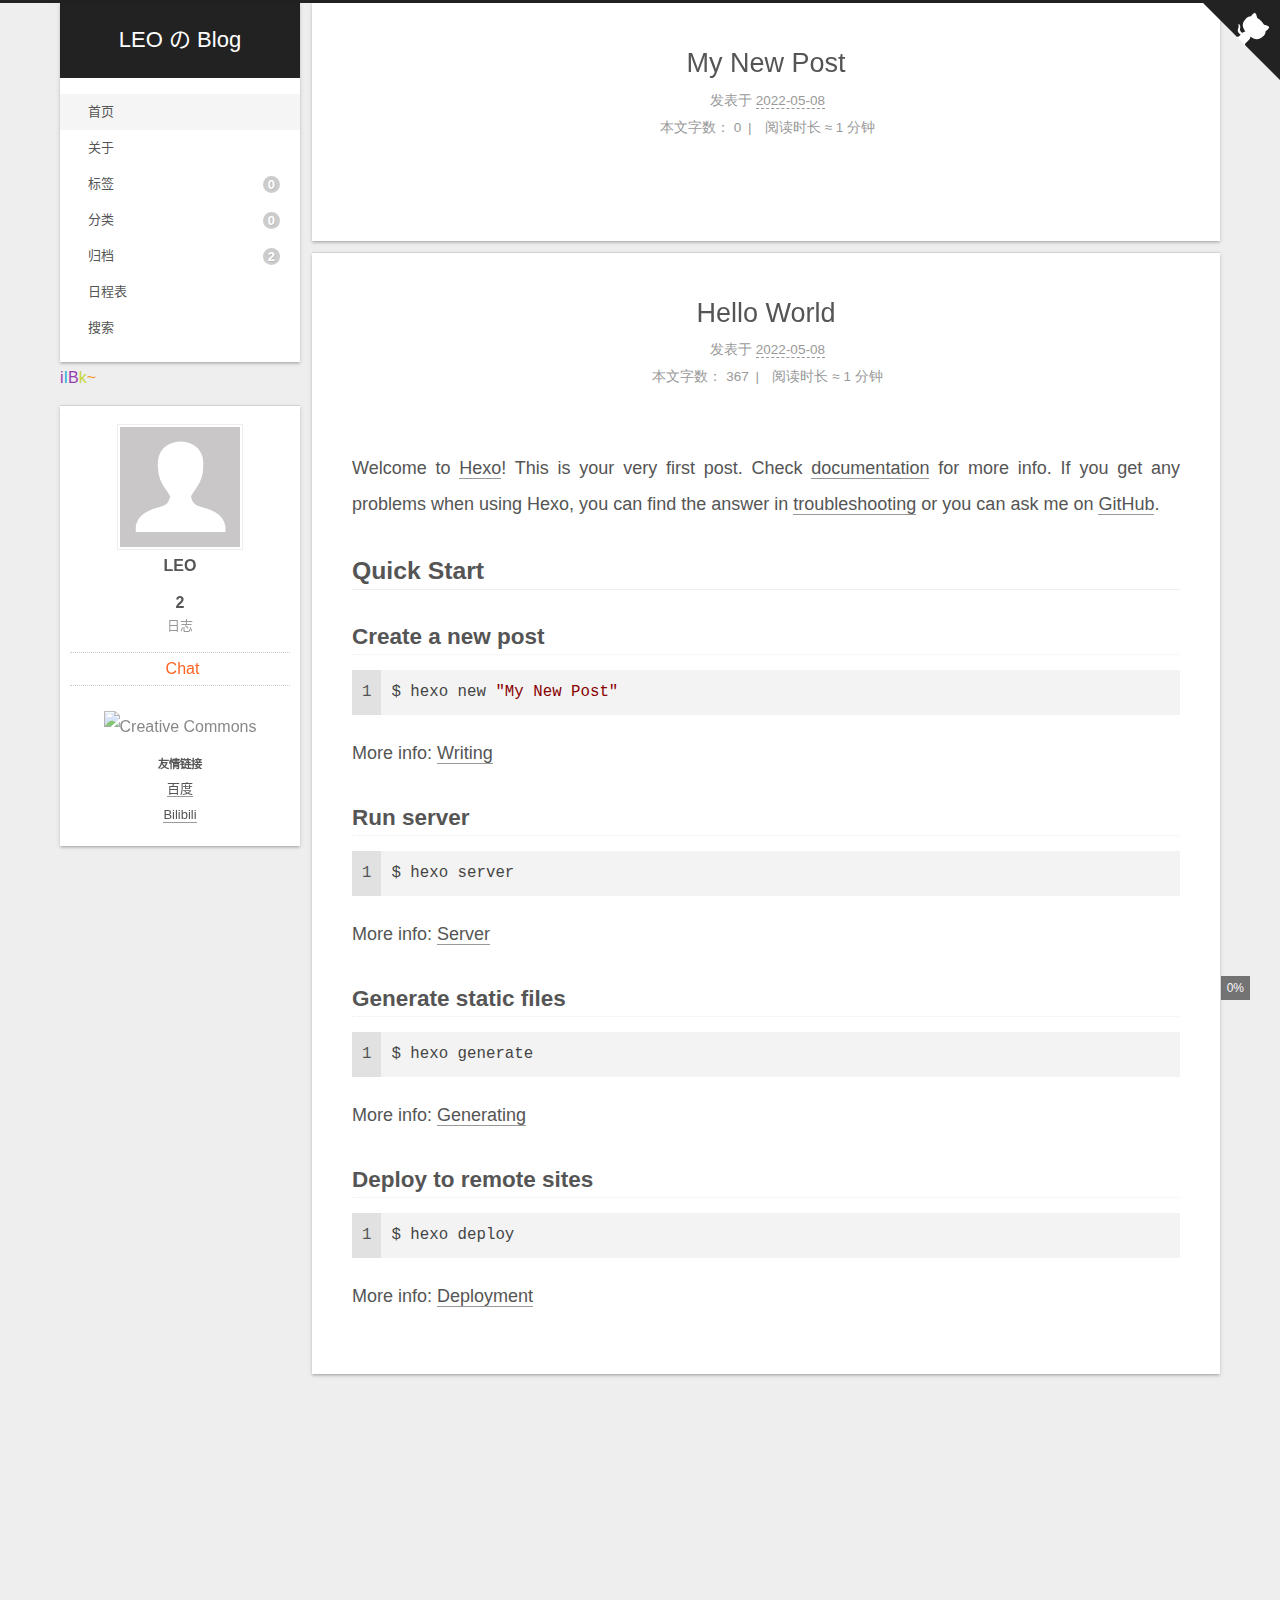
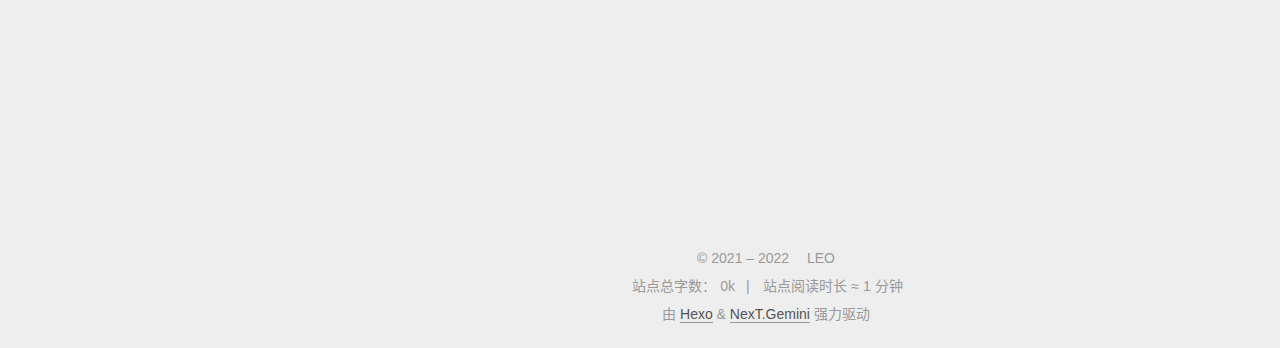
==== commit 75696405: "Site updated: 2022-05-08 19:38:45" ====
--- a/index.html
+++ b/index.html
@@ -40,7 +40,7 @@
   <link rel="stylesheet" href="https://cdn.jsdelivr.net/npm/pace-js@1.2.4/themes/blue/pace-theme-minimal.css">
   <script src="https://cdn.jsdelivr.net/npm/pace-js@1.2.4/pace.min.js" integrity="sha256-gqd7YTjg/BtfqWSwsJOvndl0Bxc8gFImLEkXQT8+qj0=" crossorigin="anonymous"></script>
 
-<script class="next-config" data-name="main" type="application/json">{"hostname":"code888888.github.io","root":"/","images":"/images","scheme":"Gemini","darkmode":false,"version":"8.11.1","exturl":false,"sidebar":{"position":"left","display":"post","padding":18,"offset":12},"copycode":true,"bookmark":{"enable":true,"color":"#222","save":"auto"},"mediumzoom":false,"lazyload":false,"pangu":false,"comments":{"style":"tabs","active":"gitalk","storage":true,"lazyload":false,"nav":{"disqus":{"text":"Load Disqus","order":-1},"gitalk":{"order":-2}},"activeClass":"gitalk"},"stickytabs":false,"motion":{"enable":false,"async":false,"transition":{"post_block":"fadeIn","post_header":"fadeInDown","post_body":"fadeInDown","coll_header":"fadeInLeft","sidebar":"fadeInUp"}},"prism":false,"i18n":{"placeholder":"搜索...","empty":"没有找到任何搜索结果：${query}","hits_time":"找到 ${hits} 个搜索结果（用时 ${time} 毫秒）","hits":"找到 ${hits} 个搜索结果"},"path":"/search.xml","localsearch":{"enable":true,"trigger":"auto","top_n_per_article":-1,"unescape":false,"preload":false}}</script><script src="/js/config.js"></script>
+<script class="next-config" data-name="main" type="application/json">{"hostname":"code888888.github.io","root":"/","images":"/images","scheme":"Gemini","darkmode":false,"version":"8.11.1","exturl":false,"sidebar":{"position":"left","display":"post","padding":18,"offset":12},"copycode":true,"bookmark":{"enable":true,"color":"#222","save":"auto"},"mediumzoom":false,"lazyload":false,"pangu":false,"comments":{"style":"tabs","active":null,"storage":true,"lazyload":false,"nav":null},"stickytabs":false,"motion":{"enable":false,"async":false,"transition":{"post_block":"fadeIn","post_header":"fadeInDown","post_body":"fadeInDown","coll_header":"fadeInLeft","sidebar":"fadeInUp"}},"prism":false,"i18n":{"placeholder":"搜索...","empty":"没有找到任何搜索结果：${query}","hits_time":"找到 ${hits} 个搜索结果（用时 ${time} 毫秒）","hits":"找到 ${hits} 个搜索结果"},"path":"/search.xml","localsearch":{"enable":true,"trigger":"auto","top_n_per_article":-1,"unescape":false,"preload":false}}</script><script src="/js/config.js"></script>
 
     <meta property="og:type" content="website">
 <meta property="og:title" content="LEO の Blog">
@@ -543,10 +543,6 @@
 
 
 
-<link rel="stylesheet" href="https://cdn.jsdelivr.net/npm/gitalk@1.7.2/dist/gitalk.css" integrity="sha256-AJnUHL7dBv6PGaeyPQJcgQPDjt/Hn/PvYZde1iqfp8U=" crossorigin="anonymous">
-
-<script class="next-config" data-name="gitalk" type="application/json">{"enable":true,"github_id":"code888888","repo":"code888888.github.io","client_id":"11ecca6630585961d675","client_secret":"72a866b93bce564e8c52a358c0948d5d19a1503b","admin_user":"code888888","distraction_free_mode":true,"proxy":"https://cors-anywhere.azm.workers.dev/https://github.com/login/oauth/access_token","language":"zh-CN","js":{"url":"https://cdn.jsdelivr.net/npm/gitalk@1.7.2/dist/gitalk.min.js","integrity":"sha256-Pmj85ojLaPOWwRtlMJwmezB/Qg8BzvJp5eTzvXaYAfA="},"path_md5":"d1546d731a9f30cc80127d57142a482b"}</script>
-<script src="/js/third-party/comments/gitalk.js"></script>
 
 </body>
 </html>
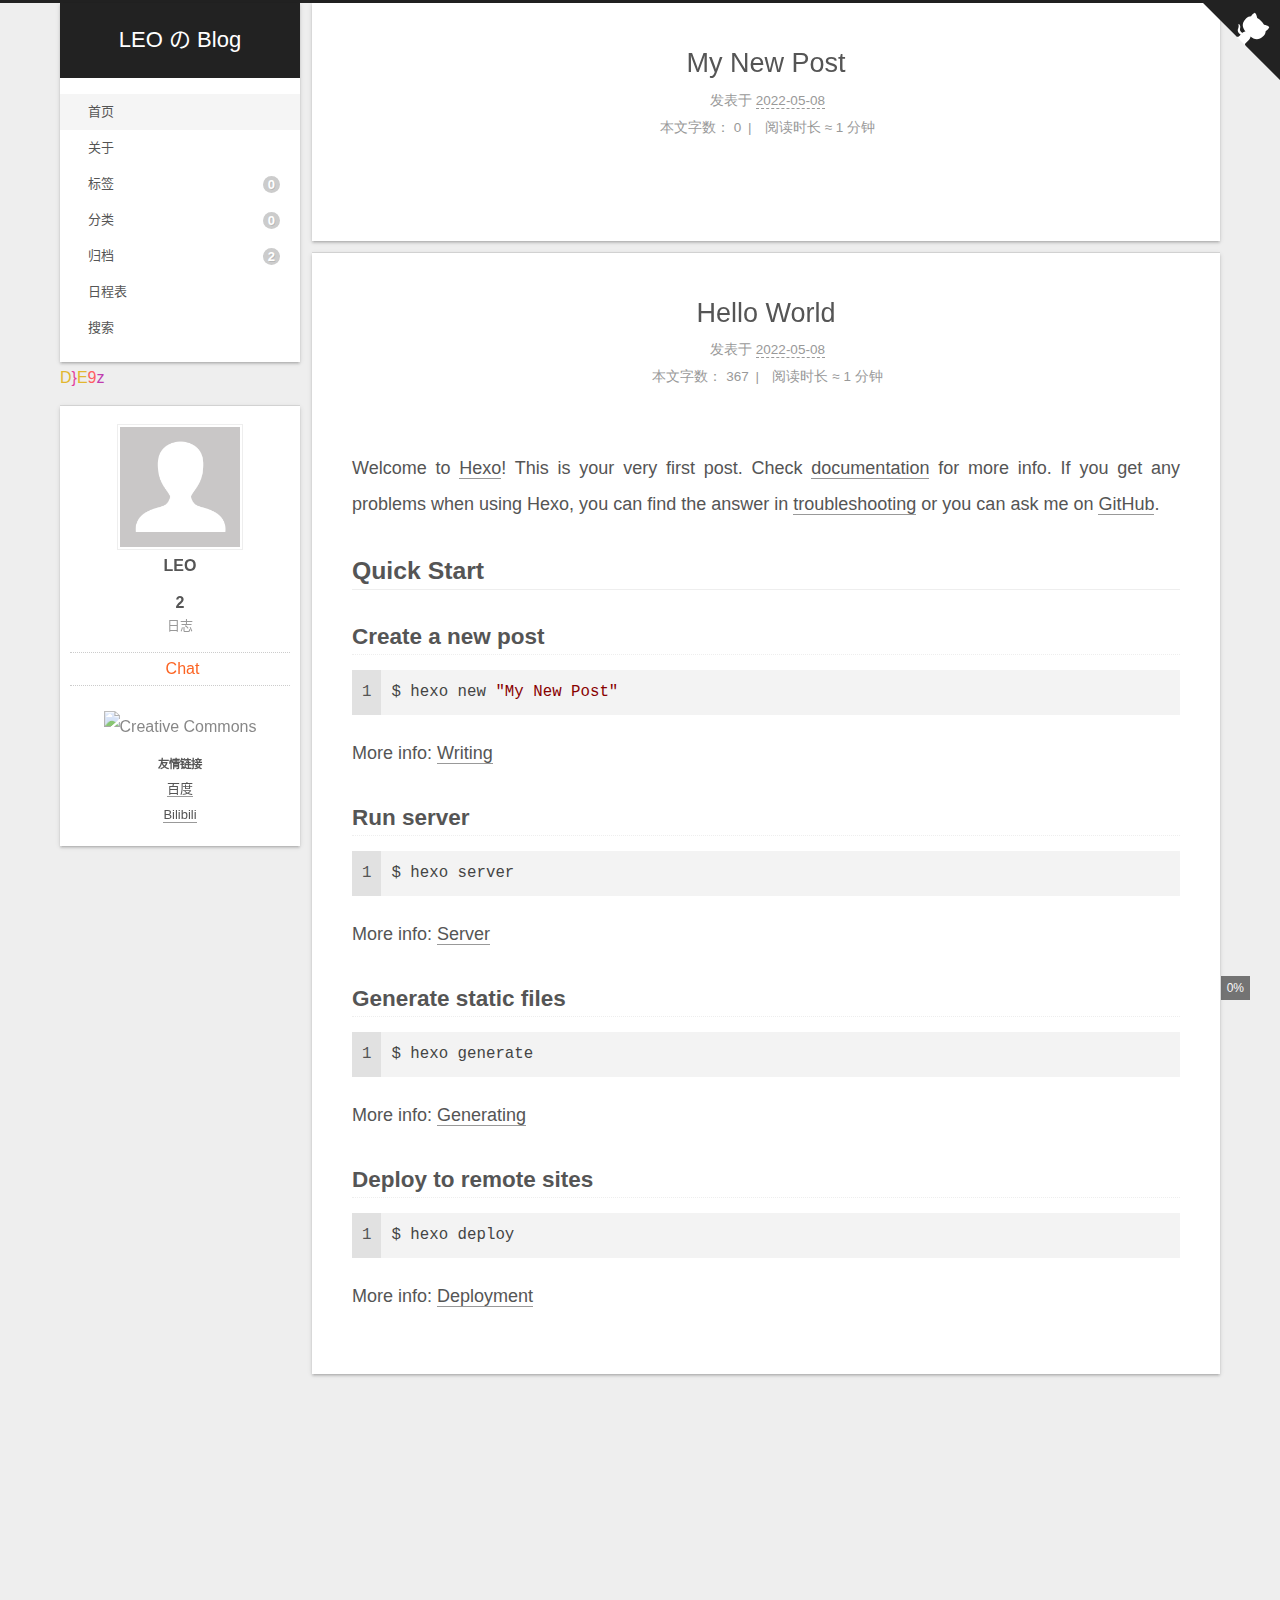
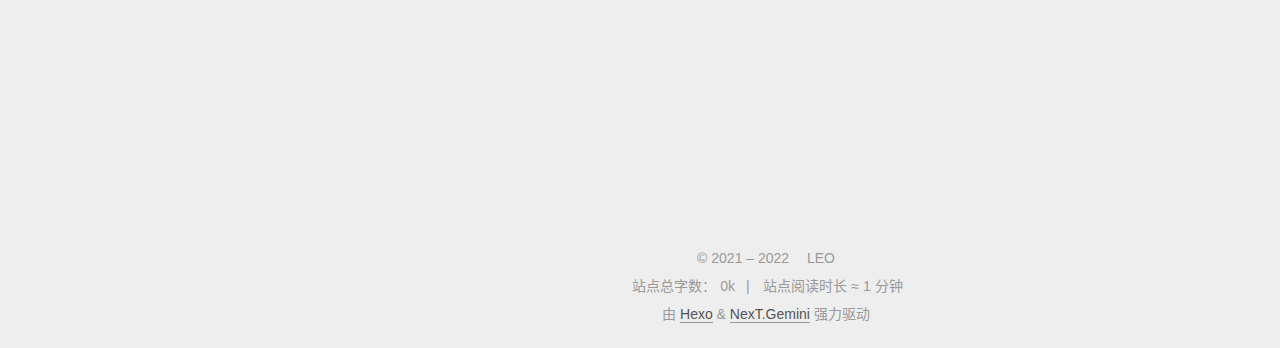
==== commit 7a84c2df: "Site updated: 2022-05-08 19:48:45" ====
--- a/index.html
+++ b/index.html
@@ -40,7 +40,7 @@
   <link rel="stylesheet" href="https://cdn.jsdelivr.net/npm/pace-js@1.2.4/themes/blue/pace-theme-minimal.css">
   <script src="https://cdn.jsdelivr.net/npm/pace-js@1.2.4/pace.min.js" integrity="sha256-gqd7YTjg/BtfqWSwsJOvndl0Bxc8gFImLEkXQT8+qj0=" crossorigin="anonymous"></script>
 
-<script class="next-config" data-name="main" type="application/json">{"hostname":"code888888.github.io","root":"/","images":"/images","scheme":"Gemini","darkmode":false,"version":"8.11.1","exturl":false,"sidebar":{"position":"left","display":"post","padding":18,"offset":12},"copycode":true,"bookmark":{"enable":true,"color":"#222","save":"auto"},"mediumzoom":false,"lazyload":false,"pangu":false,"comments":{"style":"tabs","active":null,"storage":true,"lazyload":false,"nav":null},"stickytabs":false,"motion":{"enable":false,"async":false,"transition":{"post_block":"fadeIn","post_header":"fadeInDown","post_body":"fadeInDown","coll_header":"fadeInLeft","sidebar":"fadeInUp"}},"prism":false,"i18n":{"placeholder":"搜索...","empty":"没有找到任何搜索结果：${query}","hits_time":"找到 ${hits} 个搜索结果（用时 ${time} 毫秒）","hits":"找到 ${hits} 个搜索结果"},"path":"/search.xml","localsearch":{"enable":true,"trigger":"auto","top_n_per_article":-1,"unescape":false,"preload":false}}</script><script src="/js/config.js"></script>
+<script class="next-config" data-name="main" type="application/json">{"hostname":"code888888.github.io","root":"/","images":"/images","scheme":"Gemini","darkmode":false,"version":"8.11.1","exturl":false,"sidebar":{"position":"left","display":"post","padding":18,"offset":12},"copycode":true,"bookmark":{"enable":true,"color":"#222","save":"auto"},"mediumzoom":false,"lazyload":false,"pangu":false,"comments":{"style":"tabs","active":"gitalk","storage":true,"lazyload":false,"nav":{"gitalk":{"order":-1}},"activeClass":"gitalk"},"stickytabs":false,"motion":{"enable":false,"async":false,"transition":{"post_block":"fadeIn","post_header":"fadeInDown","post_body":"fadeInDown","coll_header":"fadeInLeft","sidebar":"fadeInUp"}},"prism":false,"i18n":{"placeholder":"搜索...","empty":"没有找到任何搜索结果：${query}","hits_time":"找到 ${hits} 个搜索结果（用时 ${time} 毫秒）","hits":"找到 ${hits} 个搜索结果"},"path":"/search.xml","localsearch":{"enable":true,"trigger":"auto","top_n_per_article":-1,"unescape":false,"preload":false}}</script><script src="/js/config.js"></script>
 
     <meta property="og:type" content="website">
 <meta property="og:title" content="LEO の Blog">
@@ -543,6 +543,10 @@
 
 
 
+<link rel="stylesheet" href="https://cdn.jsdelivr.net/npm/gitalk@1.7.2/dist/gitalk.css" integrity="sha256-AJnUHL7dBv6PGaeyPQJcgQPDjt/Hn/PvYZde1iqfp8U=" crossorigin="anonymous">
+
+<script class="next-config" data-name="gitalk" type="application/json">{"enable":true,"github_id":"code888888","repo":"code888888.github.io","client_id":"309e279d1156aba548e3","client_secret":"72a5c796c409e2f8123efdde39f9be236f50ca27","admin_user":"code888888","distraction_free_mode":true,"proxy":"https://cors-anywhere.azm.workers.dev/https://github.com/login/oauth/access_token","language":"zh-CN","js":{"url":"https://cdn.jsdelivr.net/npm/gitalk@1.7.2/dist/gitalk.min.js","integrity":"sha256-Pmj85ojLaPOWwRtlMJwmezB/Qg8BzvJp5eTzvXaYAfA="},"path_md5":"d1546d731a9f30cc80127d57142a482b"}</script>
+<script src="/js/third-party/comments/gitalk.js"></script>
 
 </body>
 </html>
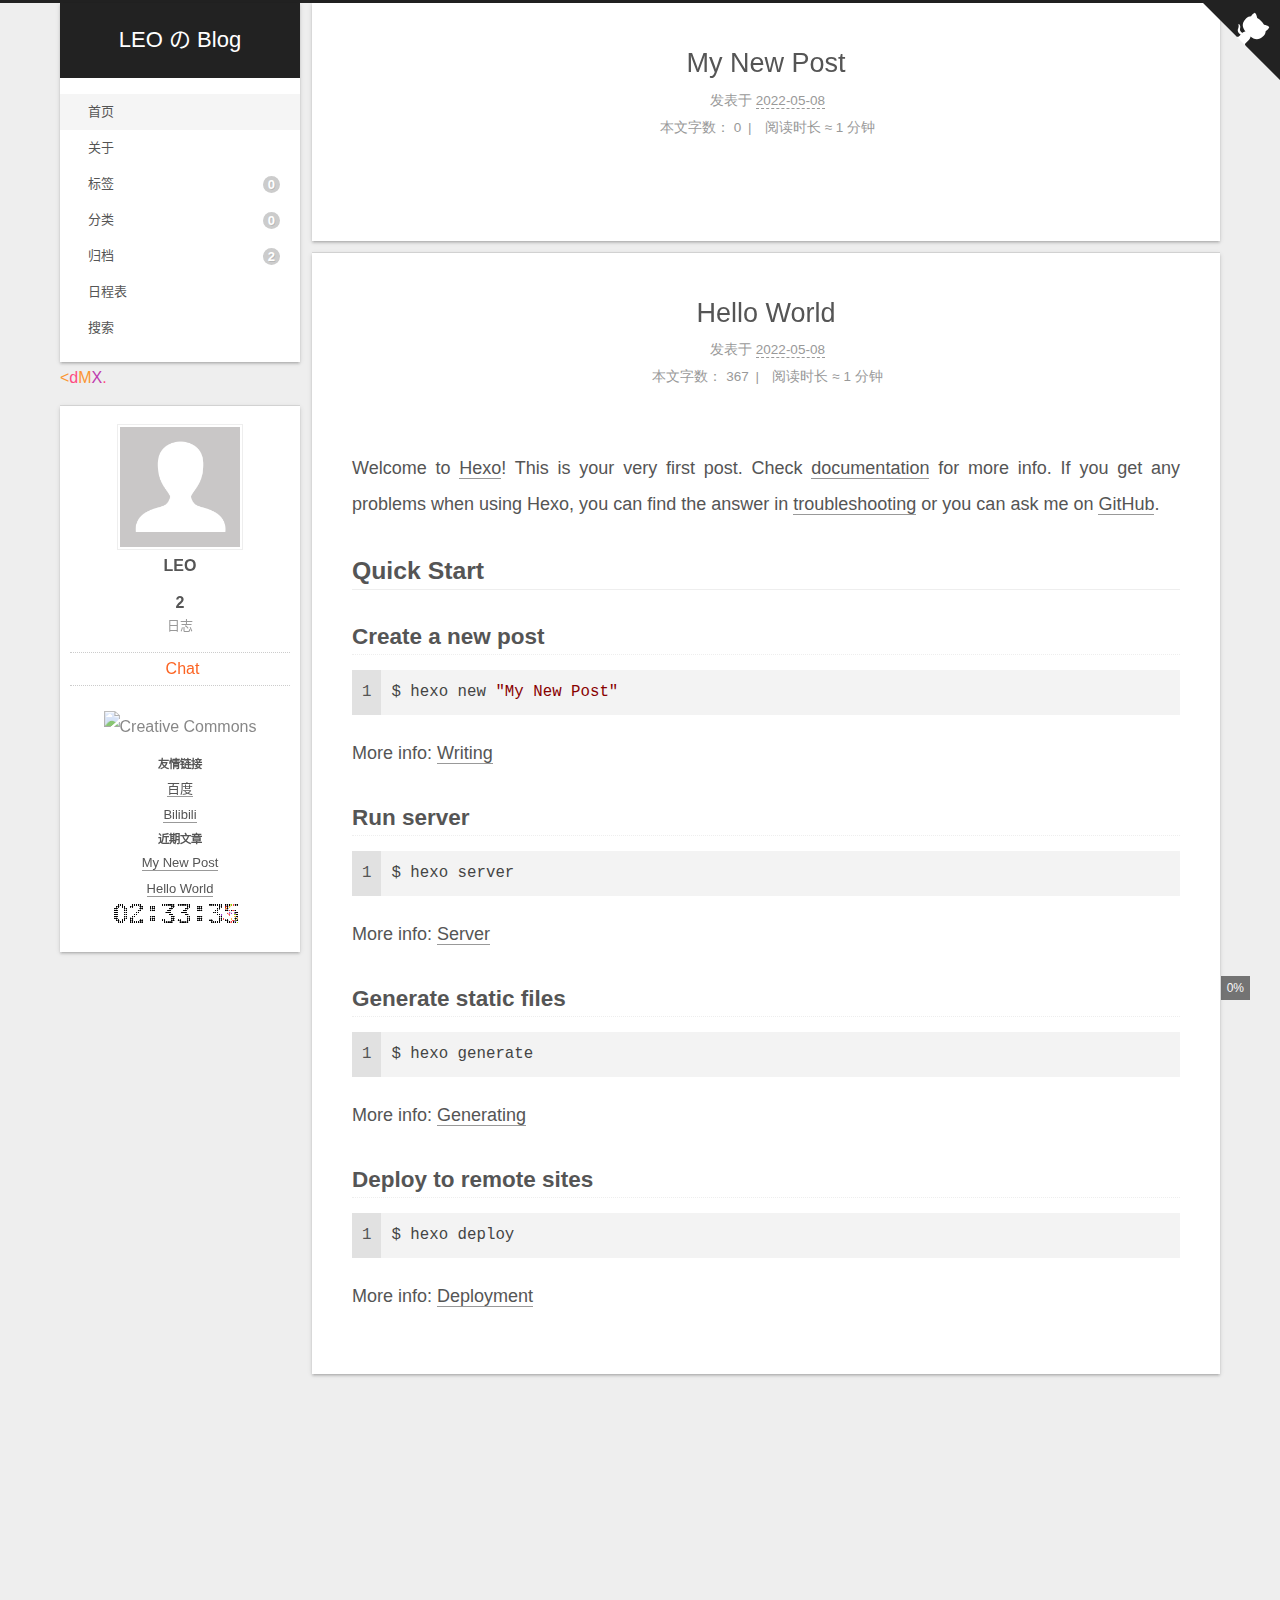
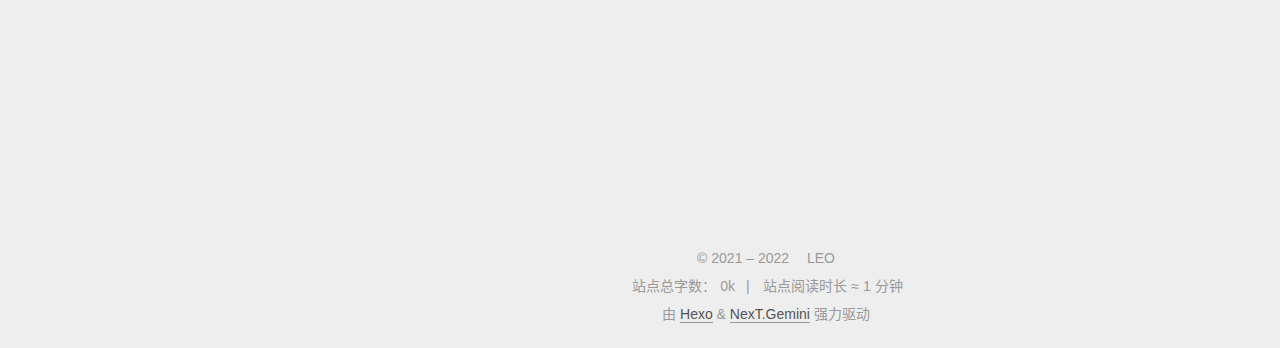
==== commit d9e59b9b: "Site updated: 2022-05-08 20:11:43" ====
--- a/index.html
+++ b/index.html
@@ -267,6 +267,294 @@
 
         </div>
       </div>
+
+    
+    <div class="links-of-blogroll motion-element links-of-blogroll-block">
+      <div class="links-of-blogroll-title">
+        <!-- modify icon to fire by szw -->
+        <i class="fa fa-history fa-" aria-hidden="true"></i>
+        近期文章
+      </div>
+      <ul class="links-of-blogroll-list">
+        
+        
+        
+          <li>
+            <a href="/2022/05/08/My-New-Post/" title="My New Post" target="_blank">My New Post</a>
+          </li>
+        
+          <li>
+            <a href="/2022/05/08/hello-world/" title="Hello World" target="_blank">Hello World</a>
+          </li>
+        
+      </ul>
+    </div>
+    
+
+    <div style="">
+  <canvas id="canvas" style="width:60%;">当前浏览器不支持canvas，请更换浏览器后再试</canvas>
+</div>
+<script>
+(function(){
+
+   var digit=
+    [
+        [
+            [0,0,1,1,1,0,0],
+            [0,1,1,0,1,1,0],
+            [1,1,0,0,0,1,1],
+            [1,1,0,0,0,1,1],
+            [1,1,0,0,0,1,1],
+            [1,1,0,0,0,1,1],
+            [1,1,0,0,0,1,1],
+            [1,1,0,0,0,1,1],
+            [0,1,1,0,1,1,0],
+            [0,0,1,1,1,0,0]
+        ],//0
+        [
+            [0,0,0,1,1,0,0],
+            [0,1,1,1,1,0,0],
+            [0,0,0,1,1,0,0],
+            [0,0,0,1,1,0,0],
+            [0,0,0,1,1,0,0],
+            [0,0,0,1,1,0,0],
+            [0,0,0,1,1,0,0],
+            [0,0,0,1,1,0,0],
+            [0,0,0,1,1,0,0],
+            [1,1,1,1,1,1,1]
+        ],//1
+        [
+            [0,1,1,1,1,1,0],
+            [1,1,0,0,0,1,1],
+            [0,0,0,0,0,1,1],
+            [0,0,0,0,1,1,0],
+            [0,0,0,1,1,0,0],
+            [0,0,1,1,0,0,0],
+            [0,1,1,0,0,0,0],
+            [1,1,0,0,0,0,0],
+            [1,1,0,0,0,1,1],
+            [1,1,1,1,1,1,1]
+        ],//2
+        [
+            [1,1,1,1,1,1,1],
+            [0,0,0,0,0,1,1],
+            [0,0,0,0,1,1,0],
+            [0,0,0,1,1,0,0],
+            [0,0,1,1,1,0,0],
+            [0,0,0,0,1,1,0],
+            [0,0,0,0,0,1,1],
+            [0,0,0,0,0,1,1],
+            [1,1,0,0,0,1,1],
+            [0,1,1,1,1,1,0]
+        ],//3
+        [
+            [0,0,0,0,1,1,0],
+            [0,0,0,1,1,1,0],
+            [0,0,1,1,1,1,0],
+            [0,1,1,0,1,1,0],
+            [1,1,0,0,1,1,0],
+            [1,1,1,1,1,1,1],
+            [0,0,0,0,1,1,0],
+            [0,0,0,0,1,1,0],
+            [0,0,0,0,1,1,0],
+            [0,0,0,1,1,1,1]
+        ],//4
+        [
+            [1,1,1,1,1,1,1],
+            [1,1,0,0,0,0,0],
+            [1,1,0,0,0,0,0],
+            [1,1,1,1,1,1,0],
+            [0,0,0,0,0,1,1],
+            [0,0,0,0,0,1,1],
+            [0,0,0,0,0,1,1],
+            [0,0,0,0,0,1,1],
+            [1,1,0,0,0,1,1],
+            [0,1,1,1,1,1,0]
+        ],//5
+        [
+            [0,0,0,0,1,1,0],
+            [0,0,1,1,0,0,0],
+            [0,1,1,0,0,0,0],
+            [1,1,0,0,0,0,0],
+            [1,1,0,1,1,1,0],
+            [1,1,0,0,0,1,1],
+            [1,1,0,0,0,1,1],
+            [1,1,0,0,0,1,1],
+            [1,1,0,0,0,1,1],
+            [0,1,1,1,1,1,0]
+        ],//6
+        [
+            [1,1,1,1,1,1,1],
+            [1,1,0,0,0,1,1],
+            [0,0,0,0,1,1,0],
+            [0,0,0,0,1,1,0],
+            [0,0,0,1,1,0,0],
+            [0,0,0,1,1,0,0],
+            [0,0,1,1,0,0,0],
+            [0,0,1,1,0,0,0],
+            [0,0,1,1,0,0,0],
+            [0,0,1,1,0,0,0]
+        ],//7
+        [
+            [0,1,1,1,1,1,0],
+            [1,1,0,0,0,1,1],
+            [1,1,0,0,0,1,1],
+            [1,1,0,0,0,1,1],
+            [0,1,1,1,1,1,0],
+            [1,1,0,0,0,1,1],
+            [1,1,0,0,0,1,1],
+            [1,1,0,0,0,1,1],
+            [1,1,0,0,0,1,1],
+            [0,1,1,1,1,1,0]
+        ],//8
+        [
+            [0,1,1,1,1,1,0],
+            [1,1,0,0,0,1,1],
+            [1,1,0,0,0,1,1],
+            [1,1,0,0,0,1,1],
+            [0,1,1,1,0,1,1],
+            [0,0,0,0,0,1,1],
+            [0,0,0,0,0,1,1],
+            [0,0,0,0,1,1,0],
+            [0,0,0,1,1,0,0],
+            [0,1,1,0,0,0,0]
+        ],//9
+        [
+            [0,0,0,0,0,0,0],
+            [0,0,1,1,1,0,0],
+            [0,0,1,1,1,0,0],
+            [0,0,1,1,1,0,0],
+            [0,0,0,0,0,0,0],
+            [0,0,0,0,0,0,0],
+            [0,0,1,1,1,0,0],
+            [0,0,1,1,1,0,0],
+            [0,0,1,1,1,0,0],
+            [0,0,0,0,0,0,0]
+        ]//:
+    ];
+
+var canvas = document.getElementById('canvas');
+
+if(canvas.getContext){
+    var cxt = canvas.getContext('2d');
+    //声明canvas的宽高
+    var H = 100,W = 700;
+    canvas.height = H;
+    canvas.width = W;
+    cxt.fillStyle = '#f00';
+    cxt.fillRect(10,10,50,50);
+
+    //存储时间数据
+    var data = [];
+    //存储运动的小球
+    var balls = [];
+    //设置粒子半径
+    var R = canvas.height/20-1;
+    (function(){
+        var temp = /(\d)(\d):(\d)(\d):(\d)(\d)/.exec(new Date());
+        //存储时间数字，由十位小时、个位小时、冒号、十位分钟、个位分钟、冒号、十位秒钟、个位秒钟这7个数字组成
+        data.push(temp[1],temp[2],10,temp[3],temp[4],10,temp[5],temp[6]);
+    })();
+
+    /*生成点阵数字*/
+    function renderDigit(index,num){
+        for(var i = 0; i < digit[num].length; i++){
+            for(var j = 0; j < digit[num][i].length; j++){
+                if(digit[num][i][j] == 1){
+                    cxt.beginPath();
+                    cxt.arc(14*(R+2)*index + j*2*(R+1)+(R+1),i*2*(R+1)+(R+1),R,0,2*Math.PI);
+                    cxt.closePath();
+                    cxt.fill();
+                }
+            }
+        }
+    }
+
+    /*更新时钟*/
+    function updateDigitTime(){
+        var changeNumArray = [];
+        var temp = /(\d)(\d):(\d)(\d):(\d)(\d)/.exec(new Date());
+        var NewData = [];
+        NewData.push(temp[1],temp[2],10,temp[3],temp[4],10,temp[5],temp[6]);
+        for(var i = data.length-1; i >=0 ; i--){
+            //时间发生变化
+            if(NewData[i] !== data[i]){
+                //将变化的数字值和在data数组中的索引存储在changeNumArray数组中
+                changeNumArray.push(i+'_'+(Number(data[i])+1)%10);
+            }
+        }
+        //增加小球
+        for(var i = 0; i< changeNumArray.length; i++){
+            addBalls.apply(this,changeNumArray[i].split('_'));
+        }
+        data = NewData.concat();
+    }
+
+    /*更新小球状态*/
+    function updateBalls(){
+        for(var i = 0; i < balls.length; i++){
+            balls[i].stepY += balls[i].disY;
+            balls[i].x += balls[i].stepX;
+            balls[i].y += balls[i].stepY;
+            if(balls[i].x > W + R || balls[i].y > H + R){
+                balls.splice(i,1);
+                i--;
+            }
+        }
+    }
+
+    /*增加要运动的小球*/
+    function addBalls(index,num){
+        var numArray = [1,2,3];
+        var colorArray =  ["#3BE","#09C","#A6C","#93C","#9C0","#690","#FB3","#F80","#F44","#C00"];
+        for(var i = 0; i < digit[num].length; i++){
+            for(var j = 0; j < digit[num][i].length; j++){
+                if(digit[num][i][j] == 1){
+                    var ball = {
+                        x:14*(R+2)*index + j*2*(R+1)+(R+1),
+                        y:i*2*(R+1)+(R+1),
+                        stepX:Math.floor(Math.random() * 4 -2),
+                        stepY:-2*numArray[Math.floor(Math.random()*numArray.length)],
+                        color:colorArray[Math.floor(Math.random()*colorArray.length)],
+                        disY:1
+                    };
+                    balls.push(ball);
+                }
+            }
+        }
+    }
+
+    /*渲染*/
+    function render(){
+        //重置画布宽度，达到清空画布的效果
+        canvas.height = 100;
+        //渲染时钟
+        for(var i = 0; i < data.length; i++){
+            renderDigit(i,data[i]);
+        }
+        //渲染小球
+        for(var i = 0; i < balls.length; i++){
+            cxt.beginPath();
+            cxt.arc(balls[i].x,balls[i].y,R,0,2*Math.PI);
+            cxt.fillStyle = balls[i].color;
+            cxt.closePath();
+            cxt.fill();
+        }
+    }
+
+    clearInterval(oTimer);
+    var oTimer = setInterval(function(){
+        //更新时钟
+        updateDigitTime();
+        //更新小球状态
+        updateBalls();
+        //渲染
+        render();
+    },50);
+}
+
+})();
+</script>
     </div>
   </aside>
   <div class="sidebar-dimmer"></div>
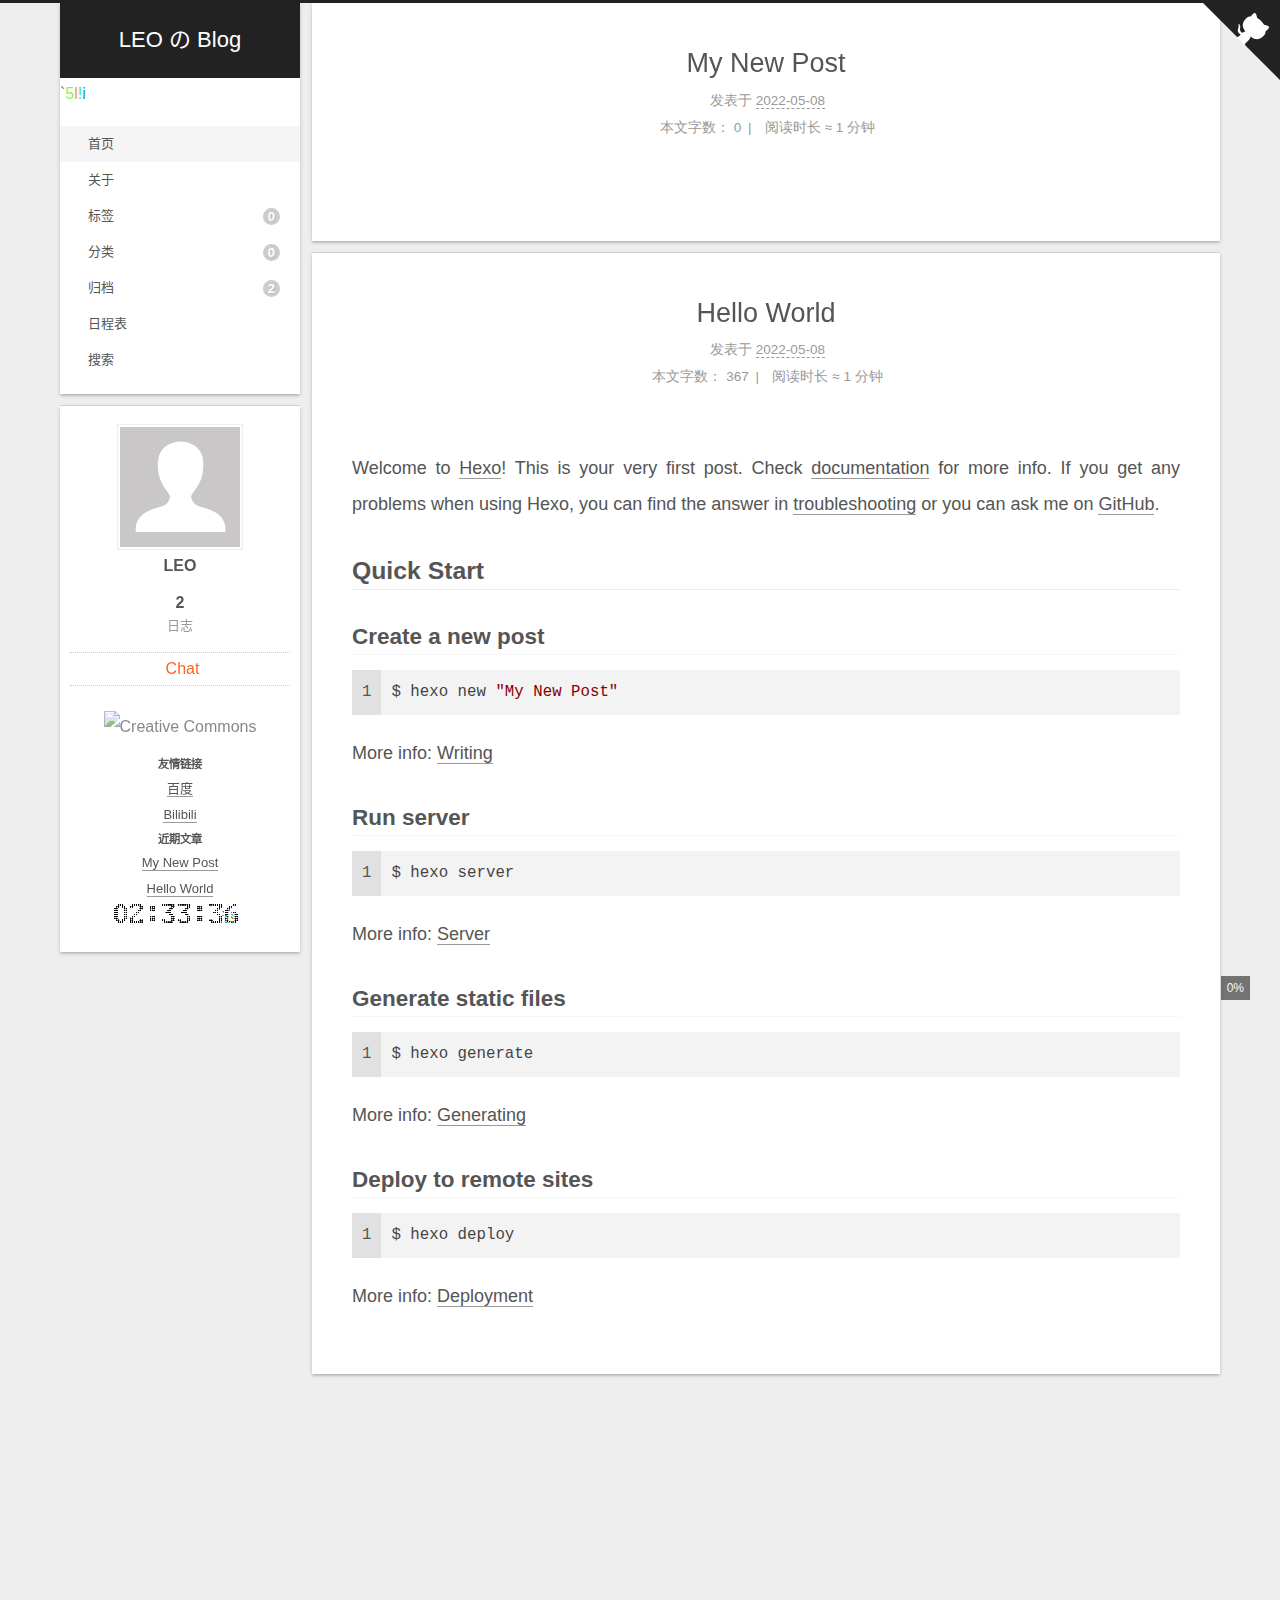
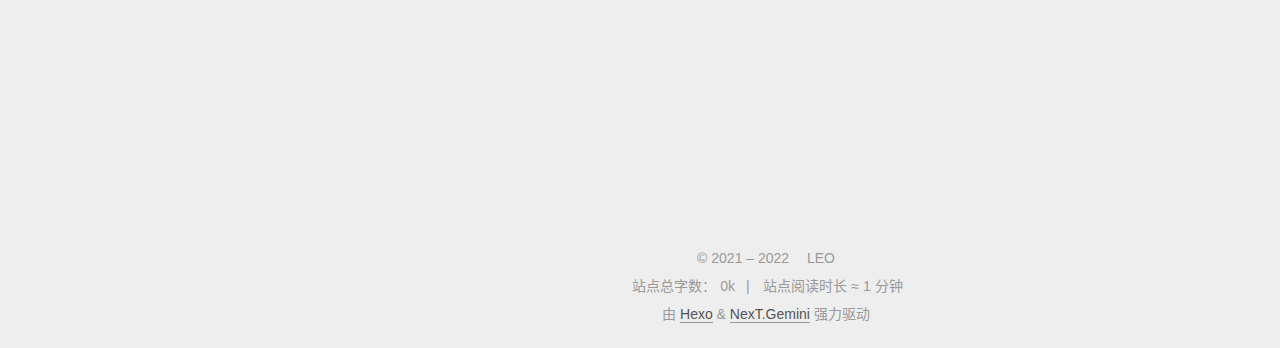
==== commit b67f01a2: "Site updated: 2022-05-08 20:30:41" ====
--- a/index.html
+++ b/index.html
@@ -99,51 +99,6 @@
     </div>
   </div>
 </div>
-
-
-
-<nav class="site-nav">
-  <ul class="main-menu menu"><li class="menu-item menu-item-home"><a href="/" rel="section"><i class="fa fa-home fa-fw"></i>首页</a></li><li class="menu-item menu-item-about"><a href="/about/" rel="section"><i class="fa fa-user fa-fw"></i>关于</a></li><li class="menu-item menu-item-tags"><a href="/tags/" rel="section"><i class="fa fa-tags fa-fw"></i>标签<span class="badge">0</span></a></li><li class="menu-item menu-item-categories"><a href="/categories/" rel="section"><i class="fa fa-th fa-fw"></i>分类<span class="badge">0</span></a></li><li class="menu-item menu-item-archives"><a href="/archives/" rel="section"><i class="fa fa-archive fa-fw"></i>归档<span class="badge">2</span></a></li><li class="menu-item menu-item-schedule"><a href="/schedule/" rel="section"><i class="fa fa-calendar fa-fw"></i>日程表</a></li>
-      <li class="menu-item menu-item-search">
-        <a role="button" class="popup-trigger"><i class="fa fa-search fa-fw"></i>搜索
-        </a>
-      </li>
-  </ul>
-</nav>
-
-
-
-  <div class="search-pop-overlay">
-    <div class="popup search-popup"><div class="search-header">
-  <span class="search-icon">
-    <i class="fa fa-search"></i>
-  </span>
-  <div class="search-input-container">
-    <input autocomplete="off" autocapitalize="off" maxlength="80"
-           placeholder="搜索..." spellcheck="false"
-           type="search" class="search-input">
-  </div>
-  <span class="popup-btn-close" role="button">
-    <i class="fa fa-times-circle"></i>
-  </span>
-</div>
-<div class="search-result-container no-result">
-  <div class="search-result-icon">
-    <i class="fa fa-spinner fa-pulse fa-5x"></i>
-  </div>
-</div>
-
-    </div>
-  </div>
-
-</div>
-        
-  
-  <div class="toggle sidebar-toggle" role="button">
-    <span class="toggle-line"></span>
-    <span class="toggle-line"></span>
-    <span class="toggle-line"></span>
-  </div>
 
   <div id="binft"></div>
   <script>
@@ -166,7 +121,7 @@
         c.step ? c.step-- : (c.step = g, c.prefixP < l.length ? (c.prefixP >= 0 && (c.text += l[c.prefixP]), c.prefixP++) : "forward" === c.direction ? c.skillP < t.length ? (c.text += t[c.skillP], c.skillP++) : c.delay ? c.delay-- : (c.direction = "backward", c.delay = a) : c.skillP > 0 ? (c.text = c.text.slice(0, -1), c.skillP--) : (c.skillI = (c.skillI + 1) % o.length, c.direction = "forward")), r.textContent = c.text, r.appendChild(n(c.prefixP < l.length ? Math.min(s, s + c.prefixP) : Math.min(s, t.length - c.skillP))), setTimeout(i, d)
       }
       var l = "",
-      o = ["青青陵上柏，磊磊涧中石。", "人生天地间，忽如远行客。","斗酒相娱乐，聊厚不为薄。", "驱车策驽马，游戏宛与洛。","洛中何郁郁，冠带自相索。","长衢罗夹巷，王侯多第宅。","两宫遥相望，双阙百余尺。","极宴娱心意，戚戚何所迫？"].map(function (r) {
+      o = [      "青青陵上柏，磊磊涧中石。", "人生天地间，忽如远行客。","斗酒相娱乐，聊厚不为薄。", "驱车策驽马，游戏宛与洛。","洛中何郁郁，冠带自相索。","长衢罗夹巷，王侯多第宅。","两宫遥相望，双阙百余尺。","极宴娱心意，戚戚何所迫？"].map(function (r) {
       return r + ""
       }),
       a = 2,
@@ -189,6 +144,50 @@
   </script>
 
 
+
+<nav class="site-nav">
+  <ul class="main-menu menu"><li class="menu-item menu-item-home"><a href="/" rel="section"><i class="fa fa-home fa-fw"></i>首页</a></li><li class="menu-item menu-item-about"><a href="/about/" rel="section"><i class="fa fa-user fa-fw"></i>关于</a></li><li class="menu-item menu-item-tags"><a href="/tags/" rel="section"><i class="fa fa-tags fa-fw"></i>标签<span class="badge">0</span></a></li><li class="menu-item menu-item-categories"><a href="/categories/" rel="section"><i class="fa fa-th fa-fw"></i>分类<span class="badge">0</span></a></li><li class="menu-item menu-item-archives"><a href="/archives/" rel="section"><i class="fa fa-archive fa-fw"></i>归档<span class="badge">2</span></a></li><li class="menu-item menu-item-schedule"><a href="/schedule/" rel="section"><i class="fa fa-calendar fa-fw"></i>日程表</a></li>
+      <li class="menu-item menu-item-search">
+        <a role="button" class="popup-trigger"><i class="fa fa-search fa-fw"></i>搜索
+        </a>
+      </li>
+  </ul>
+</nav>
+
+
+
+  <div class="search-pop-overlay">
+    <div class="popup search-popup"><div class="search-header">
+  <span class="search-icon">
+    <i class="fa fa-search"></i>
+  </span>
+  <div class="search-input-container">
+    <input autocomplete="off" autocapitalize="off" maxlength="80"
+           placeholder="搜索..." spellcheck="false"
+           type="search" class="search-input">
+  </div>
+  <span class="popup-btn-close" role="button">
+    <i class="fa fa-times-circle"></i>
+  </span>
+</div>
+<div class="search-result-container no-result">
+  <div class="search-result-icon">
+    <i class="fa fa-spinner fa-pulse fa-5x"></i>
+  </div>
+</div>
+
+    </div>
+  </div>
+
+</div>
+        
+  
+  <div class="toggle sidebar-toggle" role="button">
+    <span class="toggle-line"></span>
+    <span class="toggle-line"></span>
+    <span class="toggle-line"></span>
+  </div>
+
   <aside class="sidebar">
 
     <div class="sidebar-inner sidebar-overview-active">
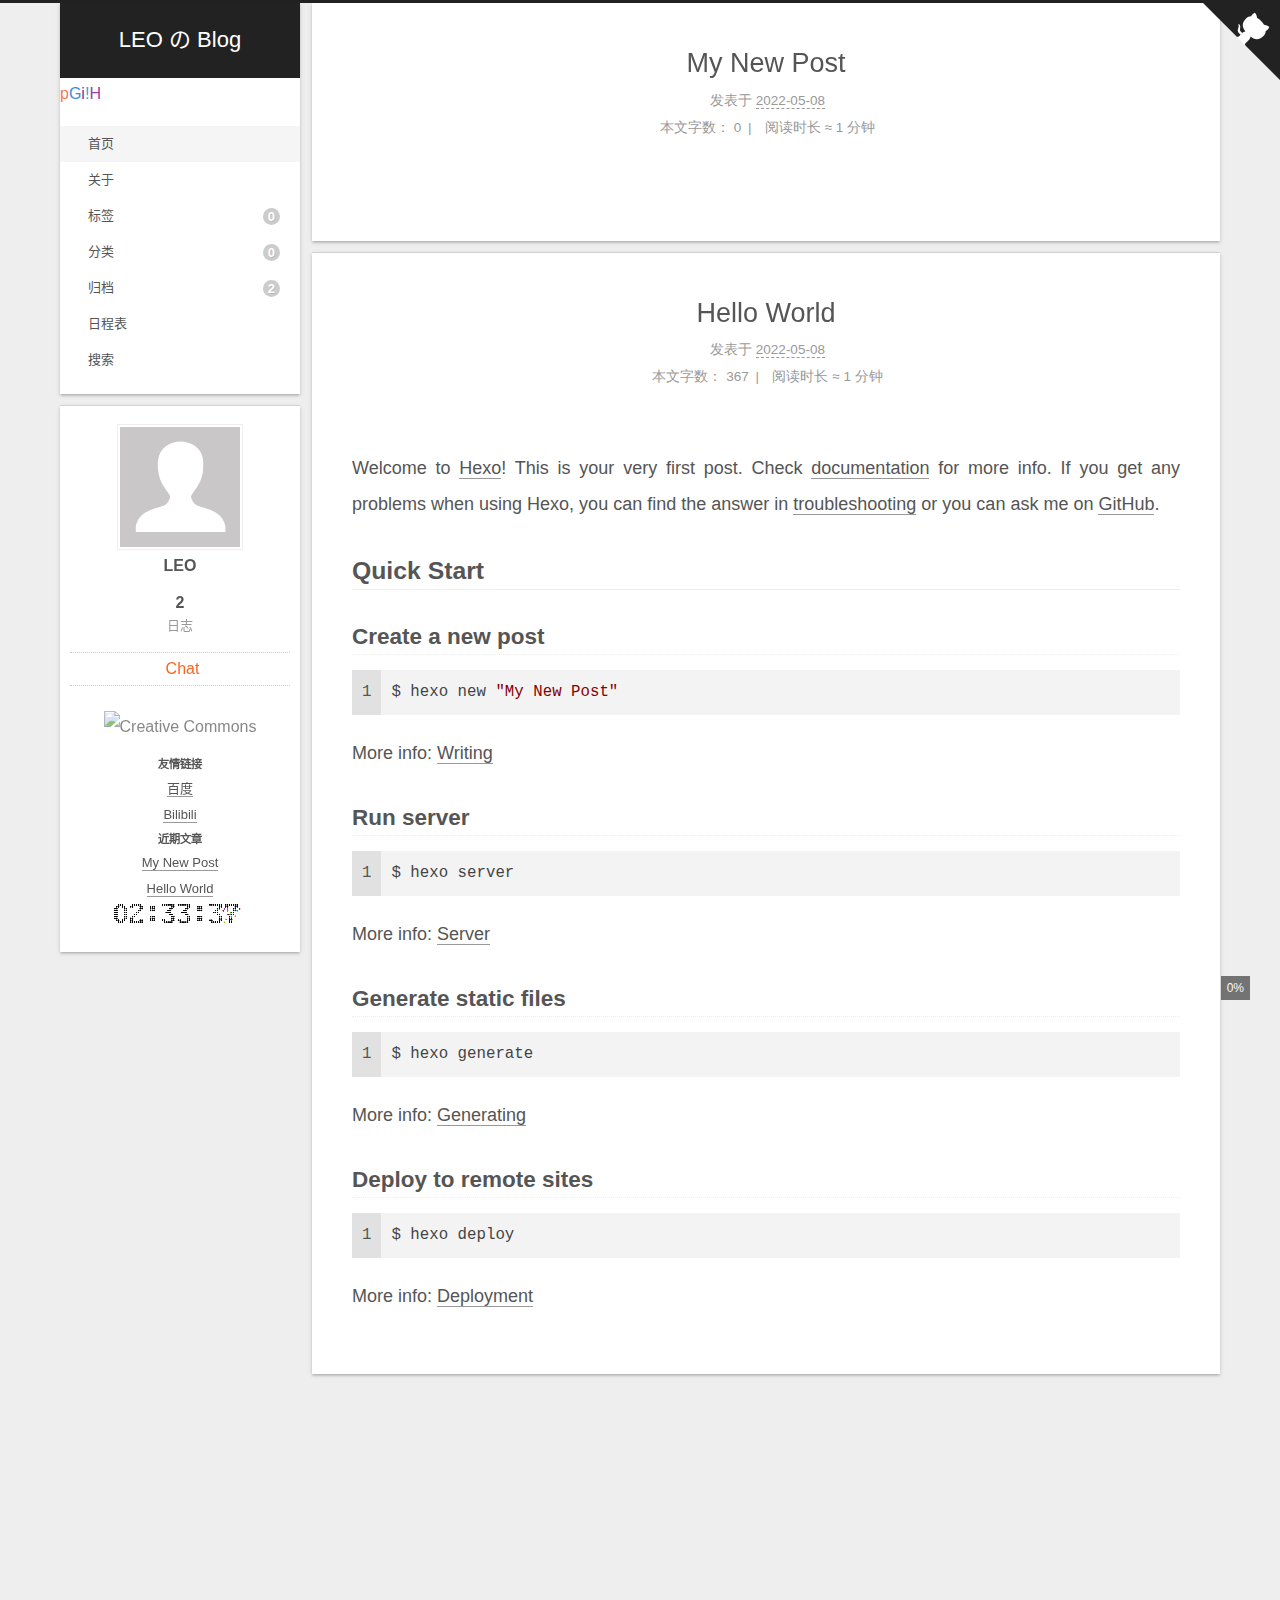
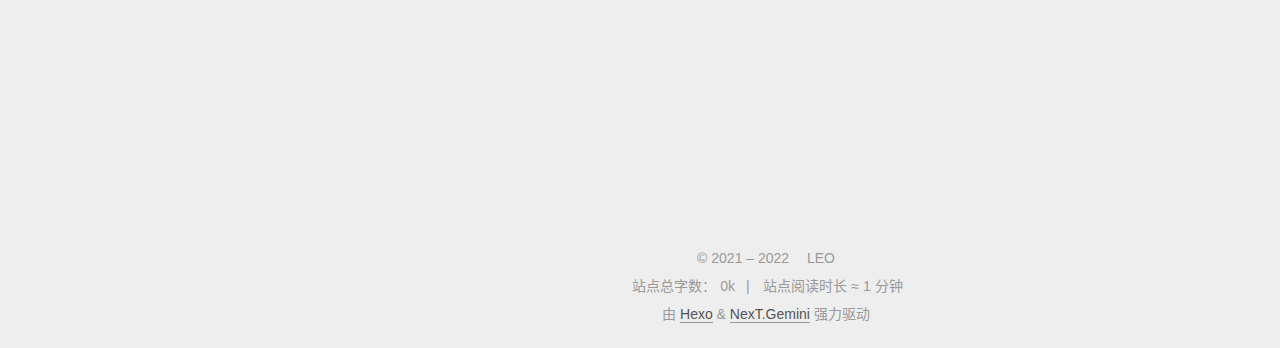
==== commit 5dbc1287: "Site updated: 2022-05-08 20:32:58" ====
--- a/index.html
+++ b/index.html
@@ -121,7 +121,7 @@
         c.step ? c.step-- : (c.step = g, c.prefixP < l.length ? (c.prefixP >= 0 && (c.text += l[c.prefixP]), c.prefixP++) : "forward" === c.direction ? c.skillP < t.length ? (c.text += t[c.skillP], c.skillP++) : c.delay ? c.delay-- : (c.direction = "backward", c.delay = a) : c.skillP > 0 ? (c.text = c.text.slice(0, -1), c.skillP--) : (c.skillI = (c.skillI + 1) % o.length, c.direction = "forward")), r.textContent = c.text, r.appendChild(n(c.prefixP < l.length ? Math.min(s, s + c.prefixP) : Math.min(s, t.length - c.skillP))), setTimeout(i, d)
       }
       var l = "",
-      o = [      "青青陵上柏，磊磊涧中石。", "人生天地间，忽如远行客。","斗酒相娱乐，聊厚不为薄。", "驱车策驽马，游戏宛与洛。","洛中何郁郁，冠带自相索。","长衢罗夹巷，王侯多第宅。","两宫遥相望，双阙百余尺。","极宴娱心意，戚戚何所迫？"].map(function (r) {
+      o = ["青青陵上柏，磊磊涧中石。", "人生天地间，忽如远行客。","斗酒相娱乐，聊厚不为薄。", "驱车策驽马，游戏宛与洛。","洛中何郁郁，冠带自相索。","长衢罗夹巷，王侯多第宅。","两宫遥相望，双阙百余尺。","极宴娱心意，戚戚何所迫？"].map(function (r) {
       return r + ""
       }),
       a = 2,
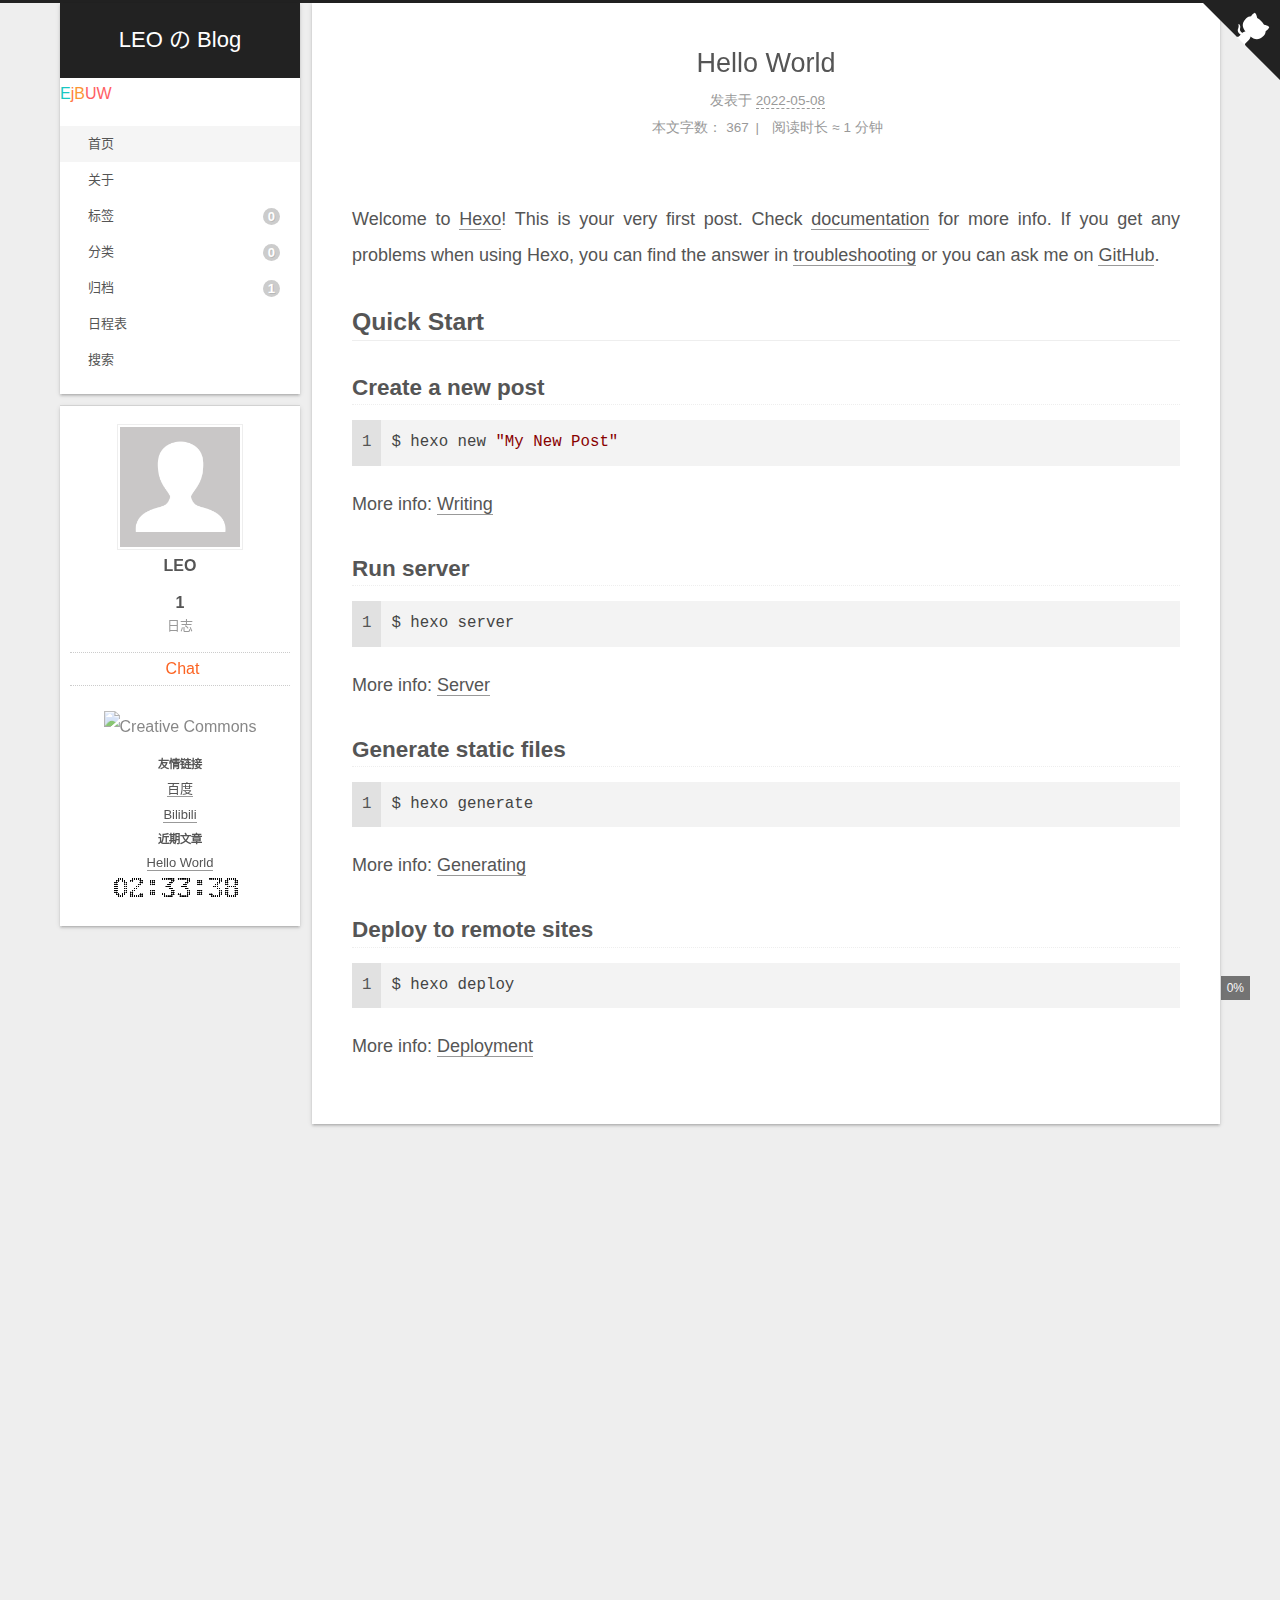
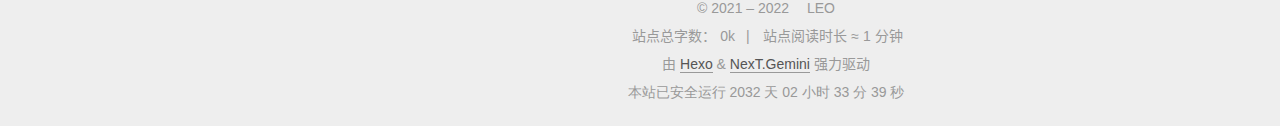
==== commit 3b296fe2: "Site updated: 2022-05-09 10:21:28" ====
--- a/index.html
+++ b/index.html
@@ -5,27 +5,6 @@
 <meta name="viewport" content="width=device-width">
 <meta name="theme-color" content="#222"><meta name="generator" content="Hexo 6.1.0">
 
-  <div class="weather">
-  <!-- 《添加“心知天气”-->
-    <div id="tp-weather-widget"></div>
-  <script>
-    (function(a,h,g,f,e,d,c,b){b=function(){d=h.createElement(g);c=h.getElementsByTagName(g)[0];d.src=e;d.charset="utf-8";d.async=1;c.parentNode.insertBefore(d,c)};a["SeniverseWeatherWidgetObject"]=f;a[f]||(a[f]=function(){(a[f].q=a[f].q||[]).push(arguments)});a[f].l=+new Date();if(a.attachEvent){a.attachEvent("onload",b)}else{a.addEventListener("load",b,false)}}(window,document,"script","SeniverseWeatherWidget","//cdn.sencdn.com/widget2/static/js/bundle.js?t="+parseInt((new Date().getTime() / 100000000).toString(),10)));
-    window.SeniverseWeatherWidget('show', {
-      flavor: "slim",
-      location: "WX4FBXXFKE4F",
-      geolocation: true,
-      language: "zh-Hans",
-      unit: "c",
-      theme: "auto",
-      token: "efb760e3-5326-4f08-839b-122738249a17",
-      hover: "enabled",
-      container: "tp-weather-widget"
-    })
-  </script>
-  <!-- 添加“心知天气”》-->
-  </div>
-
-
 
   <link rel="apple-touch-icon" sizes="180x180" href="/images/apple-touch-icon-next.png">
   <link rel="icon" type="image/png" sizes="32x32" href="/images/favicon-32x32-next.png">
@@ -48,7 +27,13 @@
 <meta property="og:site_name" content="LEO の Blog">
 <meta property="og:locale" content="zh_CN">
 <meta property="article:author" content="LEO">
-<meta name="twitter:card" content="summary">
+<meta name="twitter:card" content="&lt;twitter:card&gt;">
+<meta name="twitter:image" content="http://code888888.github.io/%3Ctwitter:image%3E">
+<meta name="twitter:creator" content="@&lt;twitter:creator&gt;">
+<meta name="twitter:site" content="<twitter:site>">
+<link rel="publisher" href="%3Cg+:profile_link%3E">
+<meta property="fb:admins" content="&lt;fb:admin_id&gt;">
+<meta property="fb:app_id" content="&lt;fb:app_id&gt;">
 
 
 <link rel="canonical" href="http://code888888.github.io/">
@@ -143,10 +128,30 @@
       binft(document.getElementById('binft'));
   </script>
 
+    <div class="weather">
+  <!-- 《添加“心知天气”-->
+    <div id="tp-weather-widget"></div>
+  <script>
+    (function(a,h,g,f,e,d,c,b){b=function(){d=h.createElement(g);c=h.getElementsByTagName(g)[0];d.src=e;d.charset="utf-8";d.async=1;c.parentNode.insertBefore(d,c)};a["SeniverseWeatherWidgetObject"]=f;a[f]||(a[f]=function(){(a[f].q=a[f].q||[]).push(arguments)});a[f].l=+new Date();if(a.attachEvent){a.attachEvent("onload",b)}else{a.addEventListener("load",b,false)}}(window,document,"script","SeniverseWeatherWidget","//cdn.sencdn.com/widget2/static/js/bundle.js?t="+parseInt((new Date().getTime() / 100000000).toString(),10)));
+    window.SeniverseWeatherWidget('show', {
+      flavor: "slim",
+      location: "WX4FBXXFKE4F",
+      geolocation: true,
+      language: "zh-Hans",
+      unit: "c",
+      theme: "auto",
+      token: "efb760e3-5326-4f08-839b-122738249a17",
+      hover: "enabled",
+      container: "tp-weather-widget"
+    })
+  </script>
+  <!-- 添加“心知天气”》-->
+  </div>
+
 
 
 <nav class="site-nav">
-  <ul class="main-menu menu"><li class="menu-item menu-item-home"><a href="/" rel="section"><i class="fa fa-home fa-fw"></i>首页</a></li><li class="menu-item menu-item-about"><a href="/about/" rel="section"><i class="fa fa-user fa-fw"></i>关于</a></li><li class="menu-item menu-item-tags"><a href="/tags/" rel="section"><i class="fa fa-tags fa-fw"></i>标签<span class="badge">0</span></a></li><li class="menu-item menu-item-categories"><a href="/categories/" rel="section"><i class="fa fa-th fa-fw"></i>分类<span class="badge">0</span></a></li><li class="menu-item menu-item-archives"><a href="/archives/" rel="section"><i class="fa fa-archive fa-fw"></i>归档<span class="badge">2</span></a></li><li class="menu-item menu-item-schedule"><a href="/schedule/" rel="section"><i class="fa fa-calendar fa-fw"></i>日程表</a></li>
+  <ul class="main-menu menu"><li class="menu-item menu-item-home"><a href="/" rel="section"><i class="fa fa-home fa-fw"></i>首页</a></li><li class="menu-item menu-item-about"><a href="/about/" rel="section"><i class="fa fa-user fa-fw"></i>关于</a></li><li class="menu-item menu-item-tags"><a href="/tags/" rel="section"><i class="fa fa-tags fa-fw"></i>标签<span class="badge">0</span></a></li><li class="menu-item menu-item-categories"><a href="/categories/" rel="section"><i class="fa fa-th fa-fw"></i>分类<span class="badge">0</span></a></li><li class="menu-item menu-item-archives"><a href="/archives/" rel="section"><i class="fa fa-archive fa-fw"></i>归档<span class="badge">1</span></a></li><li class="menu-item menu-item-schedule"><a href="/schedule/" rel="section"><i class="fa fa-calendar fa-fw"></i>日程表</a></li>
       <li class="menu-item menu-item-search">
         <a role="button" class="popup-trigger"><i class="fa fa-search fa-fw"></i>搜索
         </a>
@@ -217,7 +222,7 @@
   <nav class="site-state">
       <div class="site-state-item site-state-posts">
         <a href="/archives/">
-          <span class="site-state-item-count">2</span>
+          <span class="site-state-item-count">1</span>
           <span class="site-state-item-name">日志</span>
         </a>
       </div>
@@ -230,19 +235,31 @@
   </div>
   <div class="links-of-author site-overview-item animated">
       <span class="links-of-author-item">
-        <a href="https://github.com/yourname" title="GitHub → https:&#x2F;&#x2F;github.com&#x2F;yourname" rel="noopener" target="_blank"><i class="fab fa-github fa-fw"></i></a>
-      </span>
-      <span class="links-of-author-item">
-        <a href="mailto:yourname@gmail.com" title="E-Mail → mailto:yourname@gmail.com" rel="noopener" target="_blank"><i class="fa fa-envelope fa-fw"></i></a>
-      </span>
-      <span class="links-of-author-item">
-        <a href="https://weibo.com/yourname" title="Weibo → https:&#x2F;&#x2F;weibo.com&#x2F;yourname" rel="noopener" target="_blank"><i class="fab fa-weibo fa-fw"></i></a>
-      </span>
-      <span class="links-of-author-item">
-        <a href="https://plus.google.com/yourname" title="Google → https:&#x2F;&#x2F;plus.google.com&#x2F;yourname" rel="noopener" target="_blank"><i class="fab fa-google fa-fw"></i></a>
-      </span>
-      <span class="links-of-author-item">
-        <a href="https://twitter.com/yourname" title="Twitter → https:&#x2F;&#x2F;twitter.com&#x2F;yourname" rel="noopener" target="_blank"><i class="fab fa-twitter fa-fw"></i></a>
+        <a href="https://github.com/" title="GitHub → https:&#x2F;&#x2F;github.com" rel="noopener" target="_blank"><i class="fab fa-github fa-fw"></i></a>
+      </span>
+      <span class="links-of-author-item">
+        <a href="mailto:a371810943@outlook.com" title="E-Mail → mailto:a371810943@outlook.com" rel="noopener" target="_blank"><i class="fa fa-envelope fa-fw"></i></a>
+      </span>
+      <span class="links-of-author-item">
+        <a href="https://weibo.com/" title="Weibo → https:&#x2F;&#x2F;weibo.com" rel="noopener" target="_blank"><i class="fab fa-weibo fa-fw"></i></a>
+      </span>
+      <span class="links-of-author-item">
+        <a href="https://plus.google.com/" title="Google → https:&#x2F;&#x2F;plus.google.com" rel="noopener" target="_blank"><i class="fab fa-google fa-fw"></i></a>
+      </span>
+      <span class="links-of-author-item">
+        <a href="https://twitter.com/" title="Twitter → https:&#x2F;&#x2F;twitter.com" rel="noopener" target="_blank"><i class="fab fa-twitter fa-fw"></i></a>
+      </span>
+      <span class="links-of-author-item">
+        <a href="https://www.facebook.com/" title="FB Page → https:&#x2F;&#x2F;www.facebook.com" rel="noopener" target="_blank"><i class="fab fa-facebook fa-fw"></i></a>
+      </span>
+      <span class="links-of-author-item">
+        <a href="https://stackoverflow.com/" title="StackOverflow → https:&#x2F;&#x2F;stackoverflow.com" rel="noopener" target="_blank"><i class="fab fa-stack-overflow fa-fw"></i></a>
+      </span>
+      <span class="links-of-author-item">
+        <a href="https://youtube.com/" title="YouTube → https:&#x2F;&#x2F;youtube.com" rel="noopener" target="_blank"><i class="fab fa-youtube fa-fw"></i></a>
+      </span>
+      <span class="links-of-author-item">
+        <a href="https://instagram.com/" title="Instagram → https:&#x2F;&#x2F;instagram.com" rel="noopener" target="_blank"><i class="fab fa-instagram fa-fw"></i></a>
       </span>
   </div>
   <div class="cc-license site-overview-item animated" itemprop="license">
@@ -277,10 +294,6 @@
       <ul class="links-of-blogroll-list">
         
         
-        
-          <li>
-            <a href="/2022/05/08/My-New-Post/" title="My New Post" target="_blank">My New Post</a>
-          </li>
         
           <li>
             <a href="/2022/05/08/hello-world/" title="Hello World" target="_blank">Hello World</a>
@@ -554,6 +567,10 @@
 
 })();
 </script>
+        <div class="back-to-top animated" role="button" aria-label="返回顶部">
+          <i class="fa fa-arrow-up"></i>
+          <span>0%</span>
+        </div>
     </div>
   </aside>
   <div class="sidebar-dimmer"></div>
@@ -562,10 +579,6 @@
     </header>
 
     
-  <div class="back-to-top" role="button" aria-label="返回顶部">
-    <i class="fa fa-arrow-up"></i>
-    <span>0%</span>
-  </div>
   <div class="reading-progress-bar"></div>
   <a role="button" class="book-mark-link book-mark-link-fixed"></a>
 
@@ -577,93 +590,6 @@
 
 
     <div class="main-inner index posts-expand">
-
-    
-
-
-<div class="post-block">
-  
-  
-
-  <article itemscope itemtype="http://schema.org/Article" class="post-content" lang="">
-    <link itemprop="mainEntityOfPage" href="http://code888888.github.io/2022/05/08/My-New-Post/">
-
-    <span hidden itemprop="author" itemscope itemtype="http://schema.org/Person">
-      <meta itemprop="image" content="/images/avatar.gif">
-      <meta itemprop="name" content="LEO">
-    </span>
-
-    <span hidden itemprop="publisher" itemscope itemtype="http://schema.org/Organization">
-      <meta itemprop="name" content="LEO の Blog">
-      <meta itemprop="description" content="">
-    </span>
-
-    <span hidden itemprop="post" itemscope itemtype="http://schema.org/CreativeWork">
-      <meta itemprop="name" content="undefined | LEO の Blog">
-      <meta itemprop="description" content="">
-    </span>
-      <header class="post-header">
-        <h2 class="post-title" itemprop="name headline">
-          <a href="/2022/05/08/My-New-Post/" class="post-title-link" itemprop="url">My New Post</a>
-        </h2>
-
-        <div class="post-meta-container">
-          <div class="post-meta">
-    <span class="post-meta-item">
-      <span class="post-meta-item-icon">
-        <i class="far fa-calendar"></i>
-      </span>
-      <span class="post-meta-item-text">发表于</span>
-
-      <time title="创建时间：2022-05-08 12:57:05" itemprop="dateCreated datePublished" datetime="2022-05-08T12:57:05+08:00">2022-05-08</time>
-    </span>
-
-  
-    <span class="post-meta-break"></span>
-    <span class="post-meta-item" title="本文字数">
-      <span class="post-meta-item-icon">
-        <i class="far fa-file-word"></i>
-      </span>
-      <span class="post-meta-item-text">本文字数：</span>
-      <span>0</span>
-    </span>
-    <span class="post-meta-item" title="阅读时长">
-      <span class="post-meta-item-icon">
-        <i class="far fa-clock"></i>
-      </span>
-      <span class="post-meta-item-text">阅读时长 &asymp;</span>
-      <span>1 分钟</span>
-    </span>
-</div>
-
-        </div>
-      </header>
-
-    
-    
-    
-    <div class="post-body" itemprop="articleBody">
-          
-      
-    </div>
-
-    
-    
-    
-
-    <div>
-     
-    </div>
-
-    <footer class="post-footer">
-        <div class="post-eof"></div>
-      
-    </footer>
-  </article>
-</div>
-
-
-
 
     
 
@@ -806,6 +732,27 @@
   <div class="powered-by">由 <a href="https://hexo.io/" rel="noopener" target="_blank">Hexo</a> & <a href="https://theme-next.js.org/" rel="noopener" target="_blank">NexT.Gemini</a> 强力驱动
   </div>
 
+<div>
+<span id="timeDate">载入天数...</span><span id="times">载入时分秒...</span>
+<script>
+    var now = new Date();
+    function createtime() {
+        var grt= new Date("1/1/2021 00:00:00");
+        now.setTime(now.getTime()+250);
+        days = (now - grt ) / 1000 / 60 / 60 / 24; dnum = Math.floor(days);
+        hours = (now - grt ) / 1000 / 60 / 60 - (24 * dnum); hnum = Math.floor(hours);
+        if(String(hnum).length ==1 ){hnum = "0" + hnum;} minutes = (now - grt ) / 1000 /60 - (24 * 60 * dnum) - (60 * hnum);
+        mnum = Math.floor(minutes); if(String(mnum).length ==1 ){mnum = "0" + mnum;}
+        seconds = (now - grt ) / 1000 - (24 * 60 * 60 * dnum) - (60 * 60 * hnum) - (60 * mnum);
+        snum = Math.round(seconds); if(String(snum).length ==1 ){snum = "0" + snum;}
+        document.getElementById("timeDate").innerHTML = "本站已安全运行 "+dnum+" 天 ";
+        document.getElementById("times").innerHTML = hnum + " 小时 " + mnum + " 分 " + snum + " 秒";
+    }
+setInterval("createtime()",250);
+</script>
+</div>
+
+
     </div>
   </footer>
 
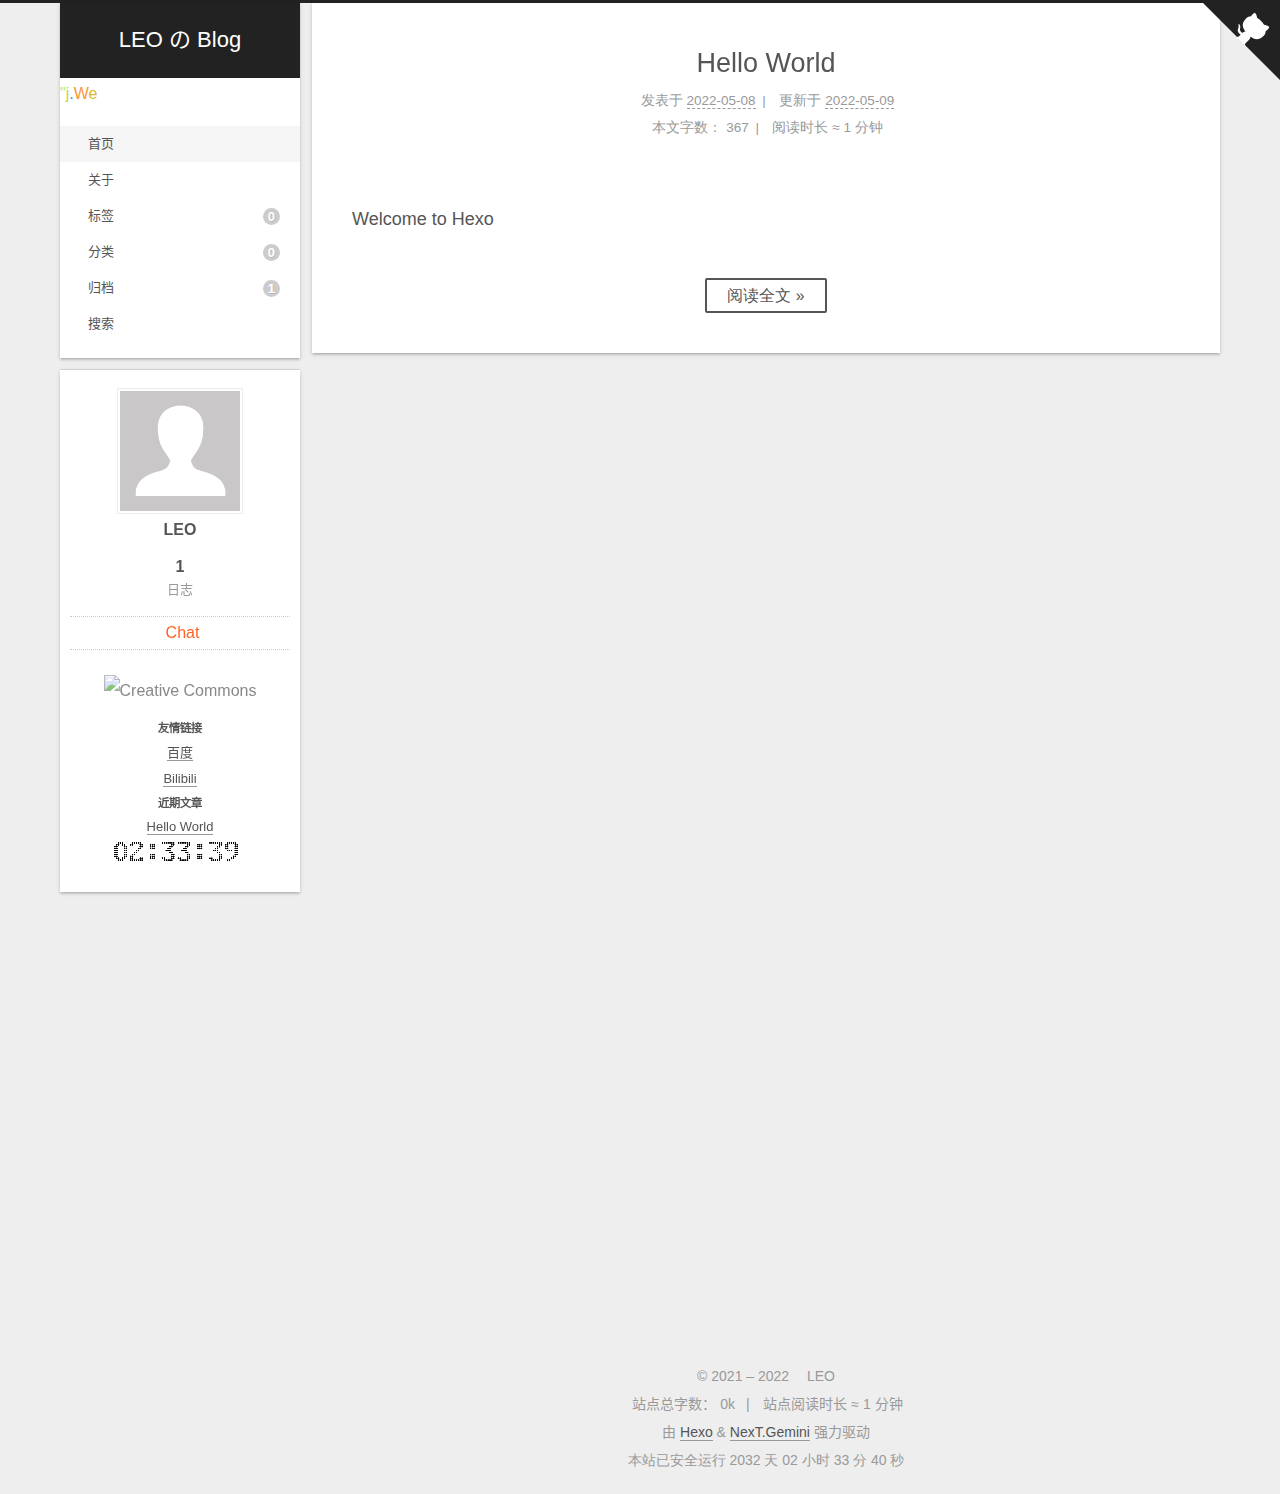
==== commit 3ee1af30: "Site updated: 2022-05-09 12:09:51" ====
--- a/index.html
+++ b/index.html
@@ -151,7 +151,7 @@
 
 
 <nav class="site-nav">
-  <ul class="main-menu menu"><li class="menu-item menu-item-home"><a href="/" rel="section"><i class="fa fa-home fa-fw"></i>首页</a></li><li class="menu-item menu-item-about"><a href="/about/" rel="section"><i class="fa fa-user fa-fw"></i>关于</a></li><li class="menu-item menu-item-tags"><a href="/tags/" rel="section"><i class="fa fa-tags fa-fw"></i>标签<span class="badge">0</span></a></li><li class="menu-item menu-item-categories"><a href="/categories/" rel="section"><i class="fa fa-th fa-fw"></i>分类<span class="badge">0</span></a></li><li class="menu-item menu-item-archives"><a href="/archives/" rel="section"><i class="fa fa-archive fa-fw"></i>归档<span class="badge">1</span></a></li><li class="menu-item menu-item-schedule"><a href="/schedule/" rel="section"><i class="fa fa-calendar fa-fw"></i>日程表</a></li>
+  <ul class="main-menu menu"><li class="menu-item menu-item-home"><a href="/" rel="section"><i class="fa fa-home fa-fw"></i>首页</a></li><li class="menu-item menu-item-about"><a href="/about/" rel="section"><i class="fa fa-user fa-fw"></i>关于</a></li><li class="menu-item menu-item-tags"><a href="/tags/" rel="section"><i class="fa fa-tags fa-fw"></i>标签<span class="badge">0</span></a></li><li class="menu-item menu-item-categories"><a href="/categories/" rel="section"><i class="fa fa-th fa-fw"></i>分类<span class="badge">0</span></a></li><li class="menu-item menu-item-archives"><a href="/archives/" rel="section"><i class="fa fa-archive fa-fw"></i>归档<span class="badge">1</span></a></li>
       <li class="menu-item menu-item-search">
         <a role="button" class="popup-trigger"><i class="fa fa-search fa-fw"></i>搜索
         </a>
@@ -630,6 +630,13 @@
 
       <time title="创建时间：2022-05-08 11:34:41" itemprop="dateCreated datePublished" datetime="2022-05-08T11:34:41+08:00">2022-05-08</time>
     </span>
+    <span class="post-meta-item">
+      <span class="post-meta-item-icon">
+        <i class="far fa-calendar-check"></i>
+      </span>
+      <span class="post-meta-item-text">更新于</span>
+      <time title="修改时间：2022-05-09 12:00:33" itemprop="dateModified" datetime="2022-05-09T12:00:33+08:00">2022-05-09</time>
+    </span>
 
   
     <span class="post-meta-break"></span>
@@ -656,20 +663,15 @@
     
     
     <div class="post-body" itemprop="articleBody">
-          <p>Welcome to <a target="_blank" rel="noopener" href="https://hexo.io/">Hexo</a>! This is your very first post. Check <a target="_blank" rel="noopener" href="https://hexo.io/docs/">documentation</a> for more info. If you get any problems when using Hexo, you can find the answer in <a target="_blank" rel="noopener" href="https://hexo.io/docs/troubleshooting.html">troubleshooting</a> or you can ask me on <a target="_blank" rel="noopener" href="https://github.com/hexojs/hexo/issues">GitHub</a>.</p>
-<h2 id="Quick-Start"><a href="#Quick-Start" class="headerlink" title="Quick Start"></a>Quick Start</h2><h3 id="Create-a-new-post"><a href="#Create-a-new-post" class="headerlink" title="Create a new post"></a>Create a new post</h3><figure class="highlight bash"><table><tr><td class="gutter"><pre><span class="line">1</span><br></pre></td><td class="code"><pre><span class="line">$ hexo new <span class="string">&quot;My New Post&quot;</span></span><br></pre></td></tr></table></figure>
-
-<p>More info: <a target="_blank" rel="noopener" href="https://hexo.io/docs/writing.html">Writing</a></p>
-<h3 id="Run-server"><a href="#Run-server" class="headerlink" title="Run server"></a>Run server</h3><figure class="highlight bash"><table><tr><td class="gutter"><pre><span class="line">1</span><br></pre></td><td class="code"><pre><span class="line">$ hexo server</span><br></pre></td></tr></table></figure>
-
-<p>More info: <a target="_blank" rel="noopener" href="https://hexo.io/docs/server.html">Server</a></p>
-<h3 id="Generate-static-files"><a href="#Generate-static-files" class="headerlink" title="Generate static files"></a>Generate static files</h3><figure class="highlight bash"><table><tr><td class="gutter"><pre><span class="line">1</span><br></pre></td><td class="code"><pre><span class="line">$ hexo generate</span><br></pre></td></tr></table></figure>
-
-<p>More info: <a target="_blank" rel="noopener" href="https://hexo.io/docs/generating.html">Generating</a></p>
-<h3 id="Deploy-to-remote-sites"><a href="#Deploy-to-remote-sites" class="headerlink" title="Deploy to remote sites"></a>Deploy to remote sites</h3><figure class="highlight bash"><table><tr><td class="gutter"><pre><span class="line">1</span><br></pre></td><td class="code"><pre><span class="line">$ hexo deploy</span><br></pre></td></tr></table></figure>
-
-<p>More info: <a target="_blank" rel="noopener" href="https://hexo.io/docs/one-command-deployment.html">Deployment</a></p>
-
+          <p>Welcome to Hexo</p>
+          <!--noindex-->
+            <div class="post-button">
+              <a class="btn" href="/2022/05/08/hello-world/">
+                阅读全文 &raquo;
+              </a>
+            </div>
+          <!--/noindex-->
+        
       
     </div>
 
--- a/css/main.css
+++ b/css/main.css
@@ -1729,36 +1729,16 @@
 }
 .back-to-top {
   font-size: 12px;
-  bottom: -100px;
-  box-sizing: border-box;
-  color: #fff;
-  padding: 0 6px;
-  transition: bottom 0.2s ease-in-out;
-  background: #222;
+  margin: 8px -10px -20px;
+  opacity: 0;
+  transition: opacity 0.2s ease-in-out;
+}
+.back-to-top.back-to-top-on {
   cursor: pointer;
   opacity: 0.6;
-  position: fixed;
-  z-index: 30;
-  right: 30px;
-}
-@media (max-width: 991px) {
-  .back-to-top {
-    right: 20px;
-  }
-}
-.back-to-top:hover {
+}
+.back-to-top.back-to-top-on:hover {
   opacity: 0.8;
-}
-@media (max-width: 991px) {
-  .back-to-top {
-    opacity: 0.8;
-  }
-}
-.back-to-top:hover {
-  color: #fc6423;
-}
-.back-to-top.back-to-top-on {
-  bottom: 30px;
 }
 .reading-progress-bar {
   --progress: 0;
@@ -2887,6 +2867,13 @@
 .links-of-author-item a:hover {
   background: var(--body-bg-color);
 }
+.back-to-top {
+  background: var(--body-bg-color);
+  margin: -4px -10px -18px;
+}
+.back-to-top.back-to-top-on {
+  margin-top: 16px;
+}
 .main-inner > .sub-menu,
 .main-inner > .post-block,
 .main-inner > .tabs-comment,
